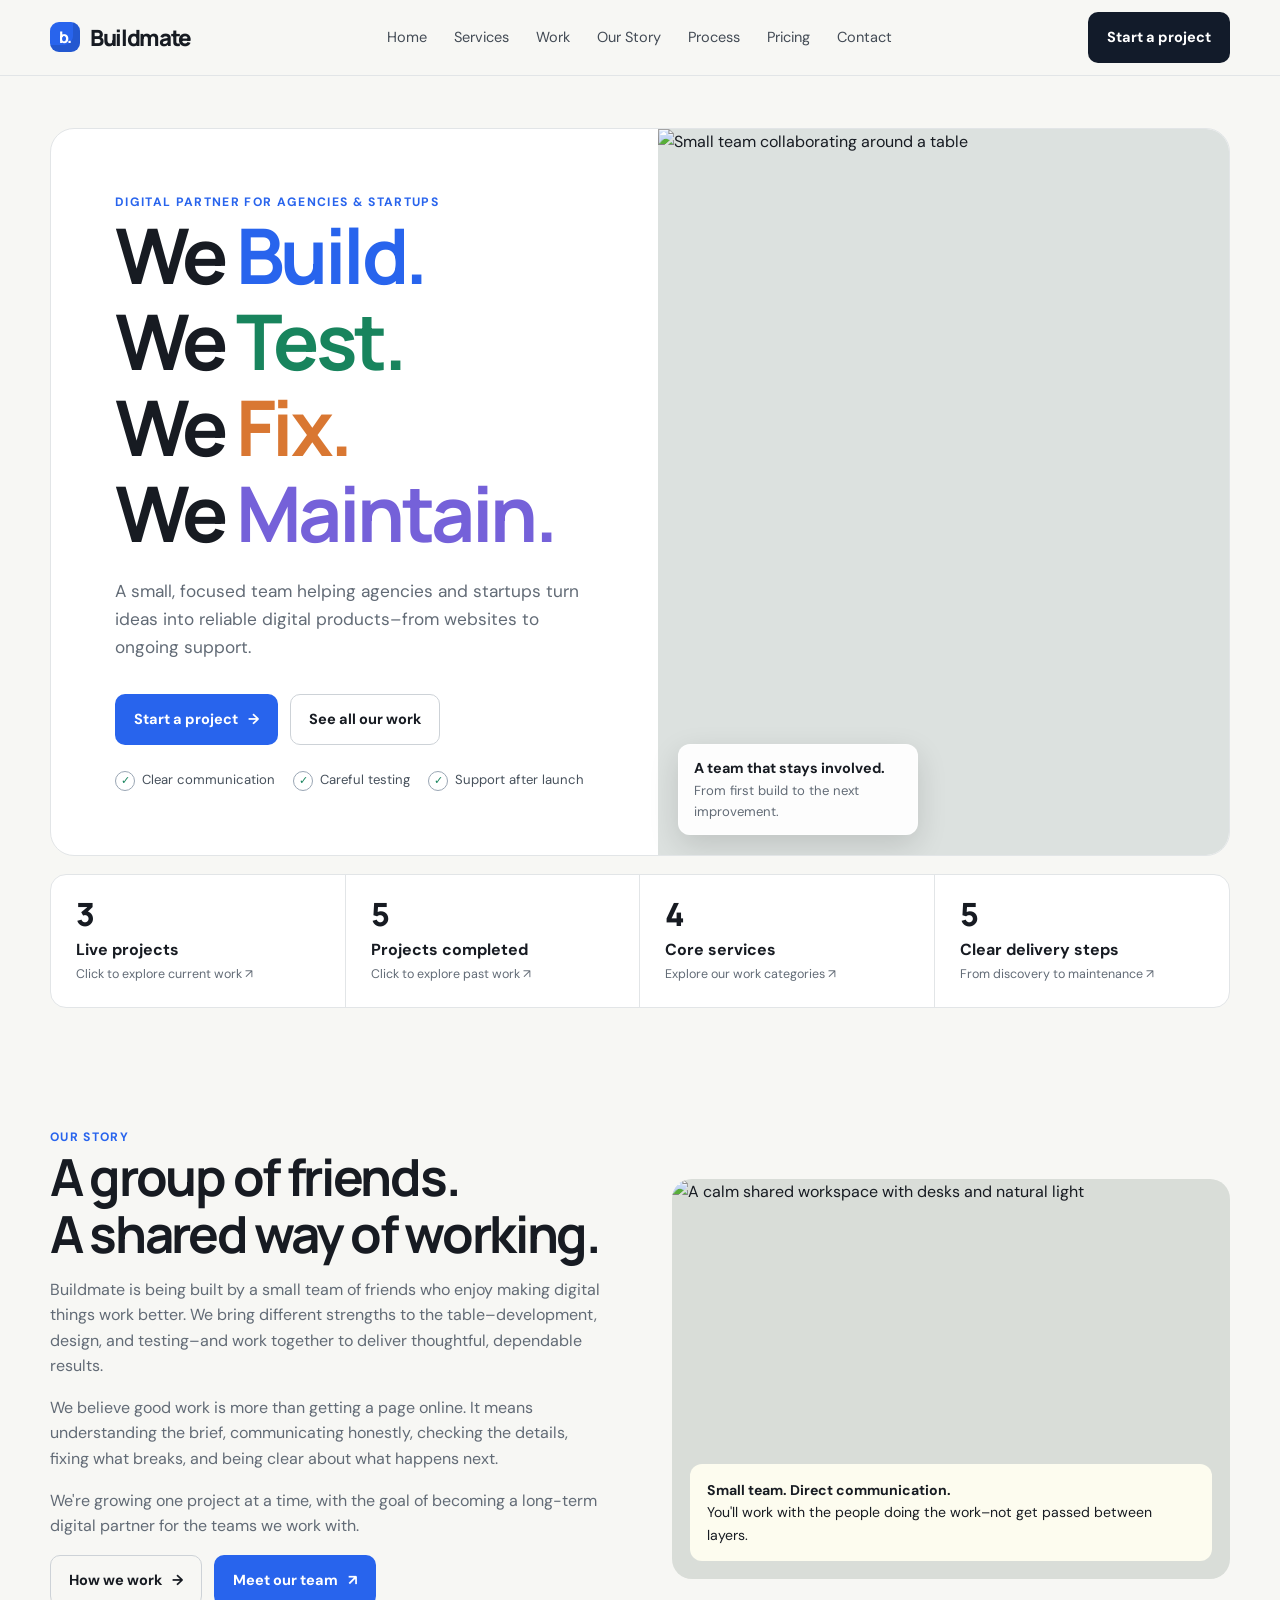
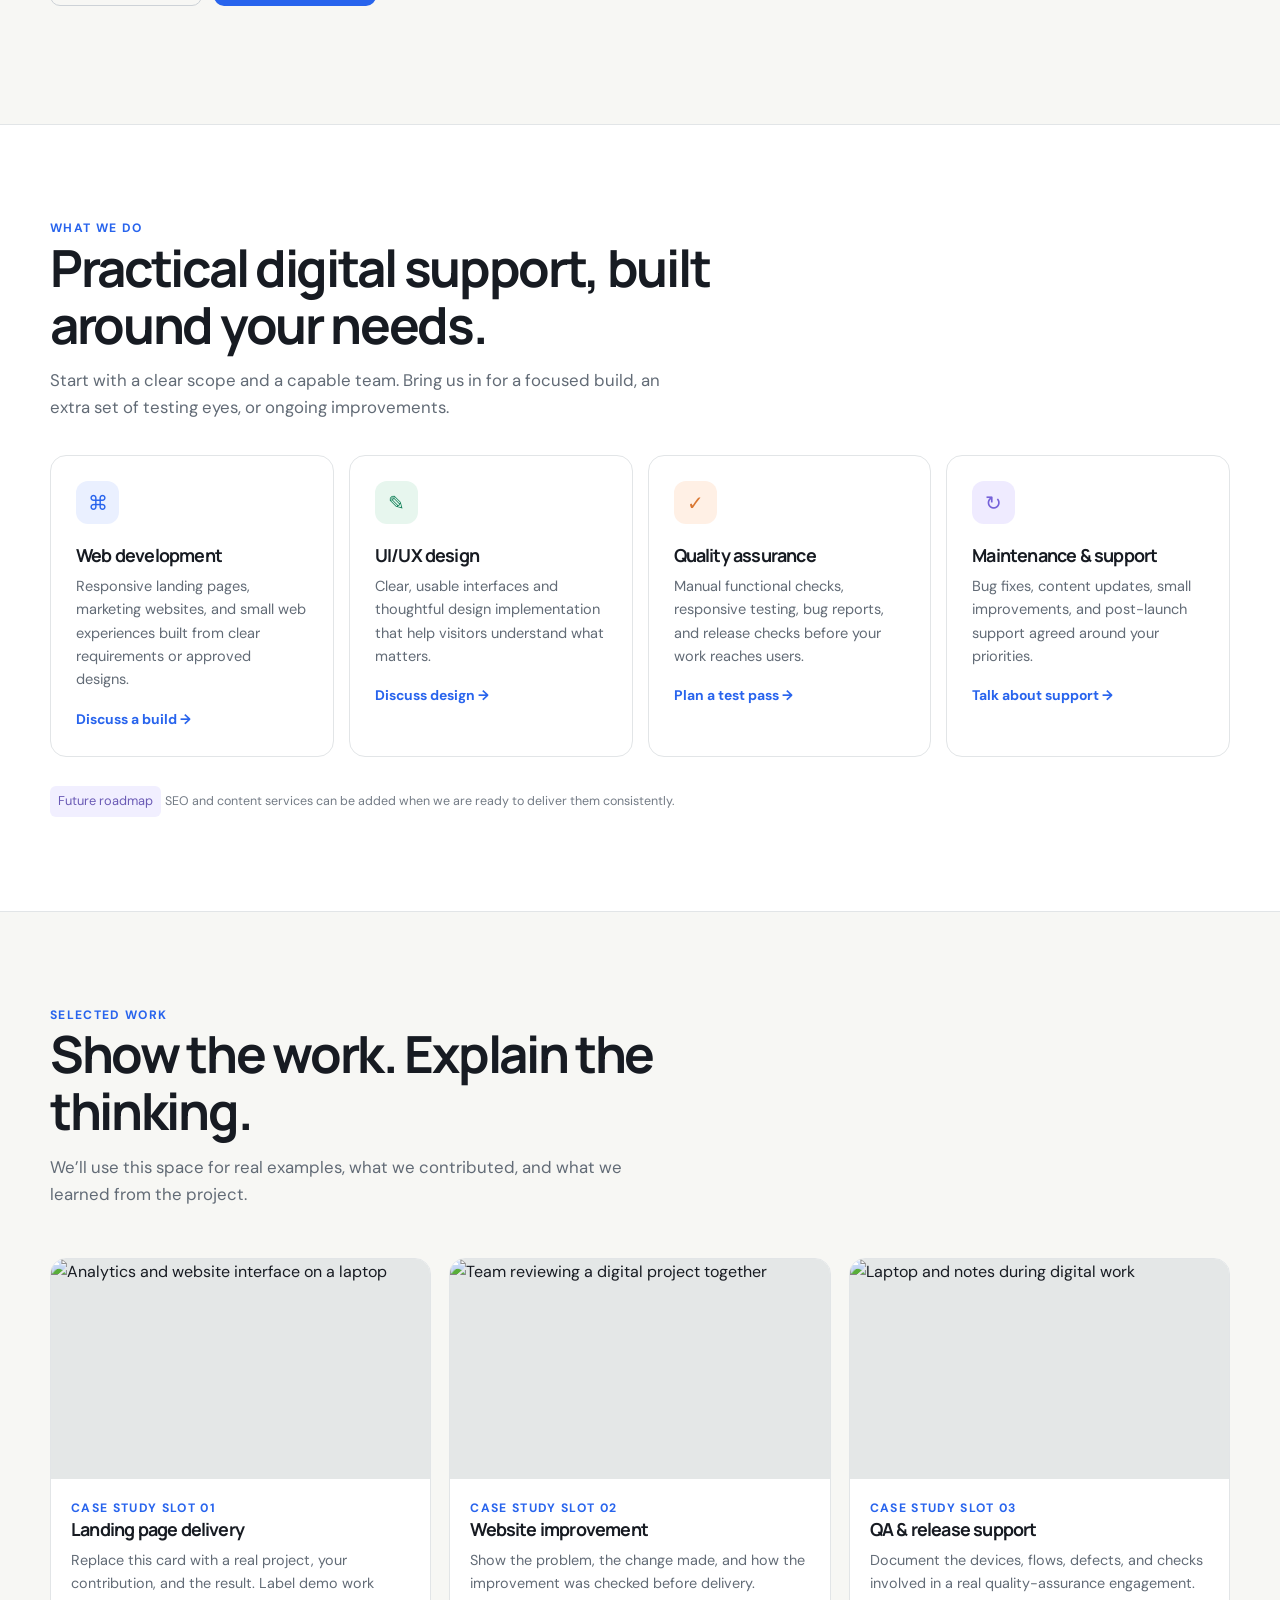
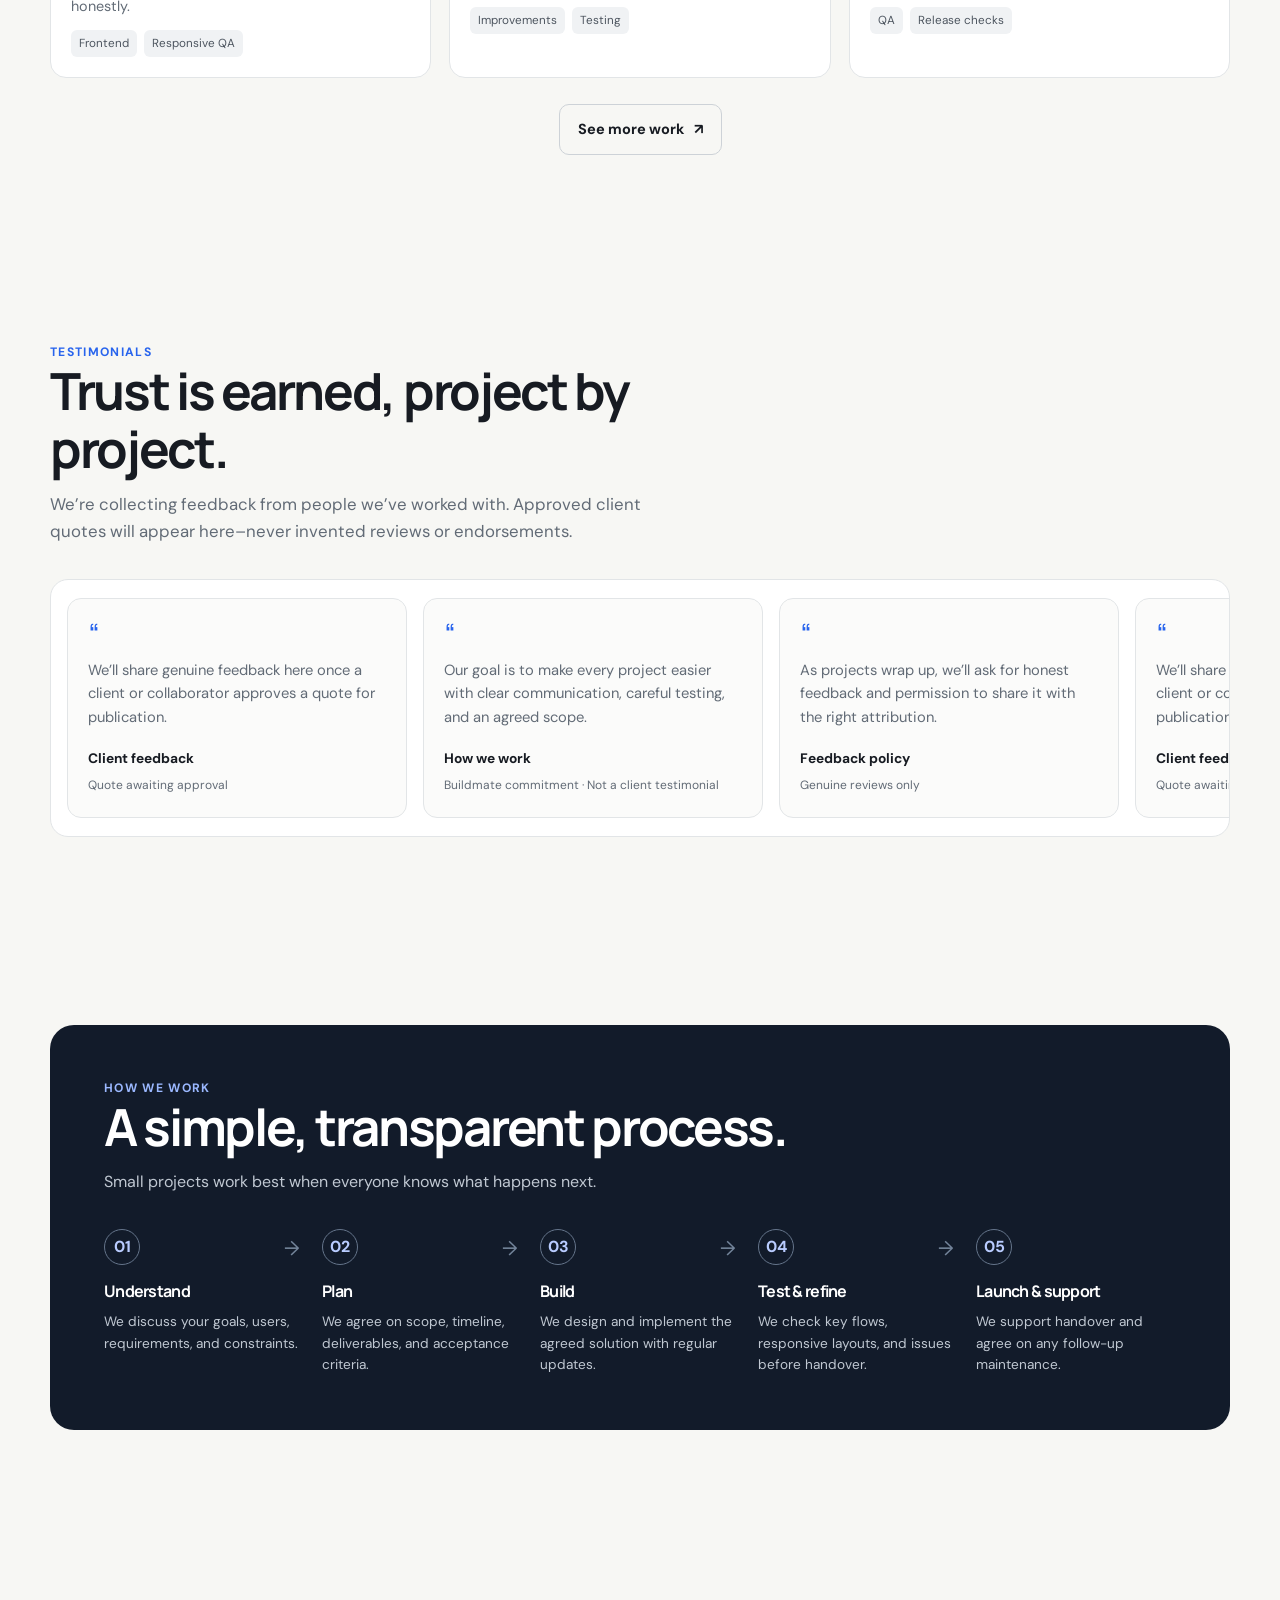
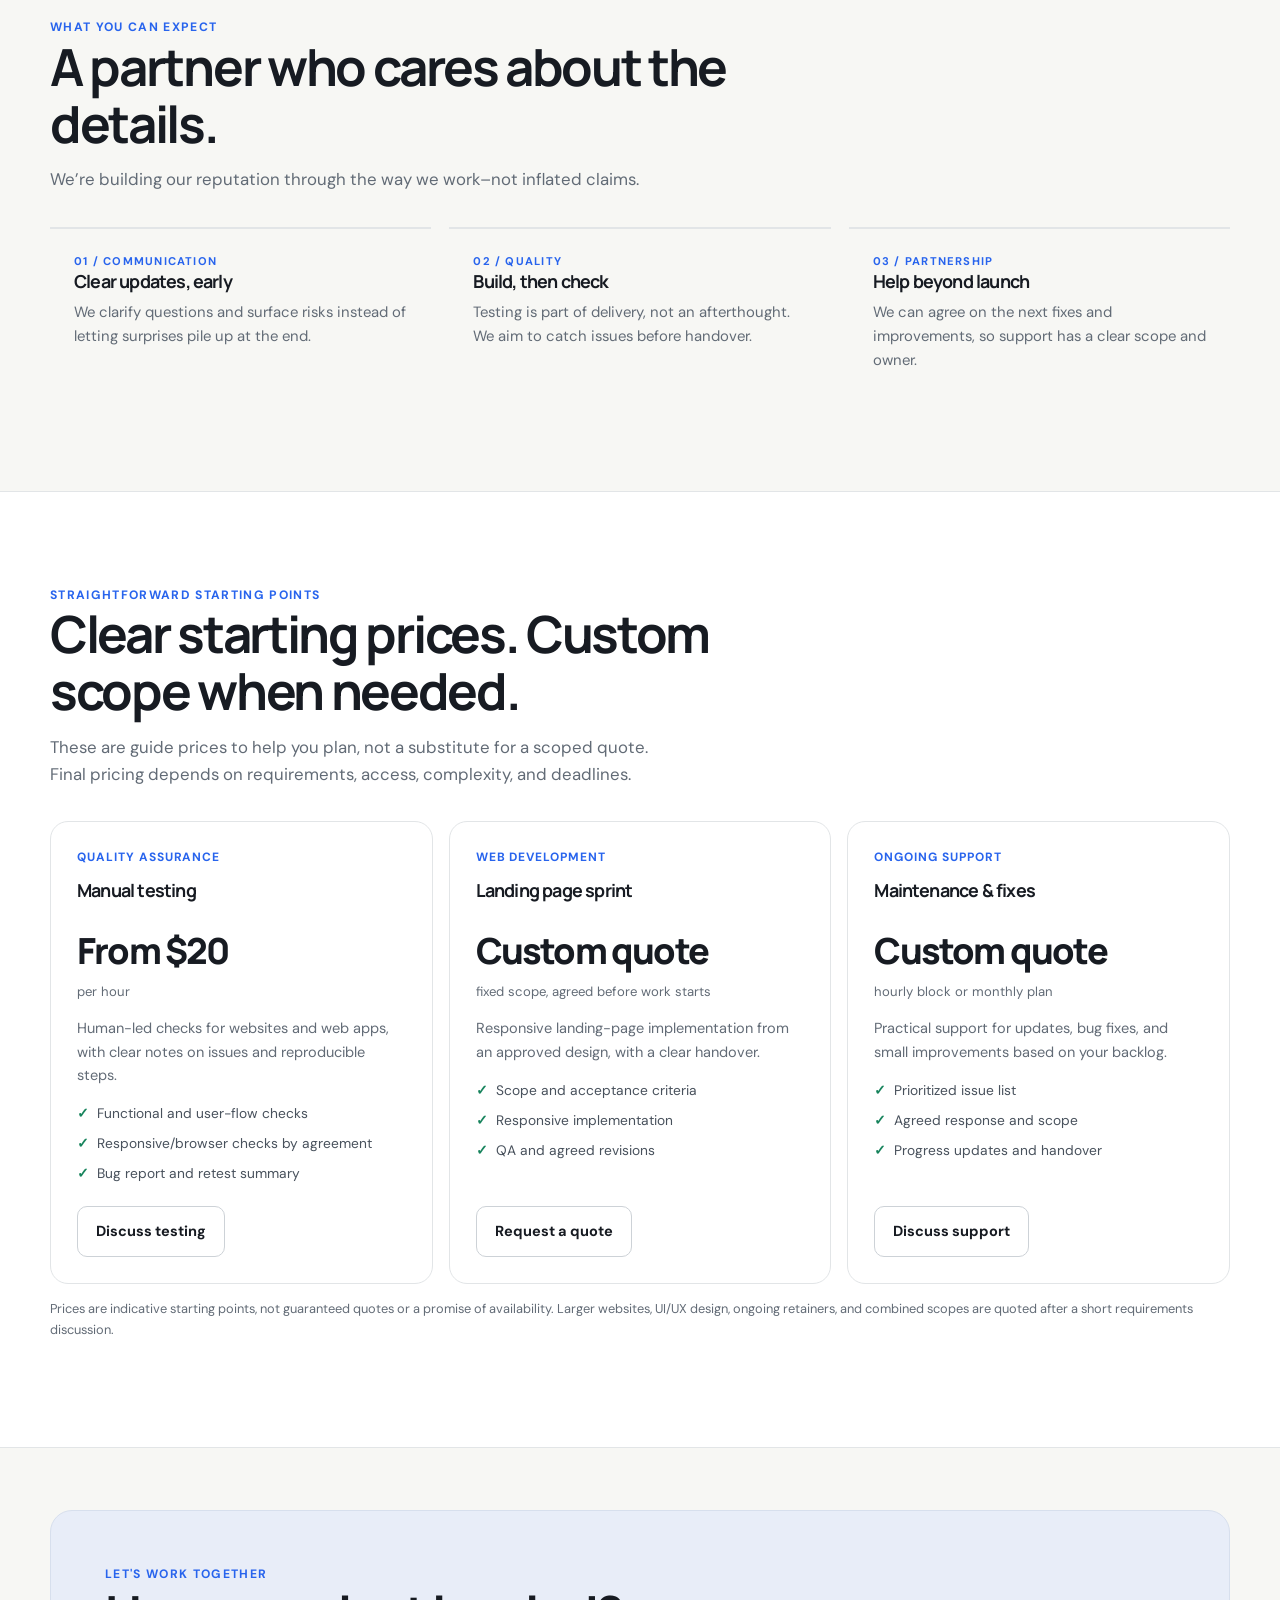
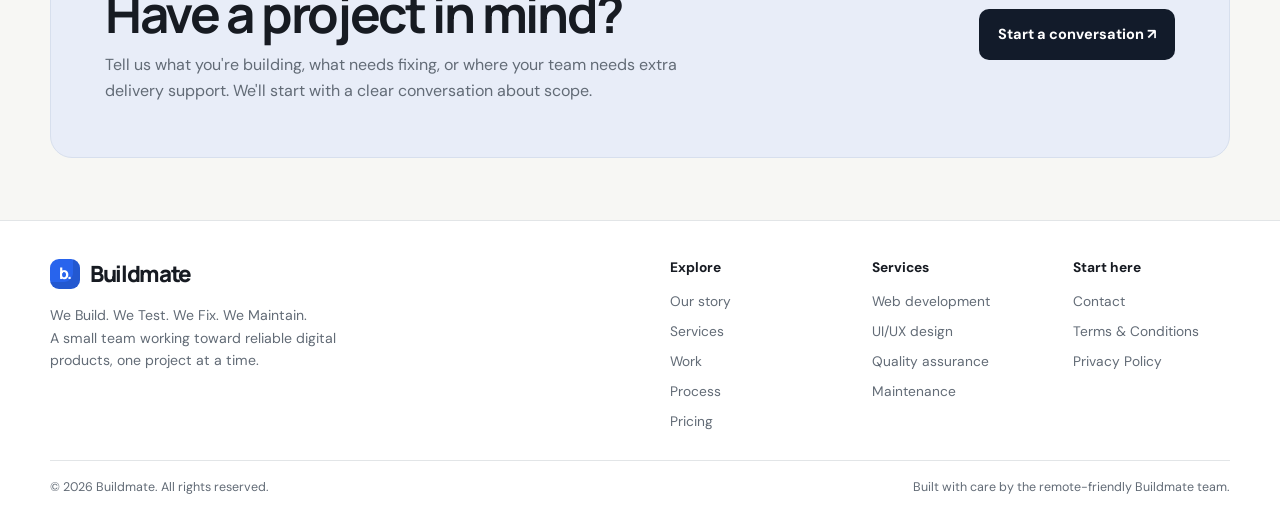
==== index.html @ afaed821 "Add team CTA, new-tab work and Gmail links, and legal footer links" ====
<!doctype html>
<html lang="en">
<head>
  <meta charset="utf-8">
  <meta name="viewport" content="width=device-width, initial-scale=1">
  <meta name="theme-color" content="#f7f7f4">
  <meta name="description" content="Buildmate is a focused digital delivery team helping agencies and startups build, test, fix, and maintain reliable websites and digital products.">
  <title>Buildmate – We Build. We Test. We Fix. We Maintain.</title>
  <link rel="icon" type="image/svg+xml" href="assets/favicon.svg">
  <link rel="preconnect" href="https://fonts.googleapis.com">
  <link rel="preconnect" href="https://fonts.gstatic.com" crossorigin>
  <link href="https://fonts.googleapis.com/css2?family=DM+Sans:wght@400;500;600;700&family=Manrope:wght@400;500;600;700;800&display=swap" rel="stylesheet">
  <link rel="stylesheet" href="assets/css/styles.css">
</head>
<body>
  <header class="topbar">
    <div class="wrap nav">
      <a class="brand" href="#home" aria-label="Buildmate home"><span class="brand-mark">b.</span>Buildmate</a>
      <nav class="nav-links" id="nav-links" aria-label="Main navigation">
        <a href="#home">Home</a><a href="#services">Services</a><a href="#work">Work</a><a href="#story">Our Story</a><a href="#process">Process</a><a href="#pricing">Pricing</a><a href="#contact">Contact</a>
      </nav>
      <a class="btn btn-dark" href="#contact">Start a project</a>
      <button class="menu-toggle" id="menu-toggle" aria-label="Open navigation" aria-expanded="false" aria-controls="nav-links">☰</button>
    </div>
  </header>

  <main>
    <section class="hero" id="home">
      <div class="wrap">
        <div class="hero-grid">
          <div class="hero-copy">
            <div class="eyebrow">Digital partner for agencies & startups</div>
            <h1>We <span class="blue">Build.</span><br>We <span class="green">Test.</span><br>We <span class="orange">Fix.</span><br>We <span class="lilac">Maintain.</span></h1>
            <p>A small, focused team helping agencies and startups turn ideas into reliable digital products–from websites to ongoing support.</p>
            <div class="actions"><a class="btn btn-blue" href="#contact">Start a project <span aria-hidden="true">→</span></a><a class="btn btn-outline" href="work.html">See all our work</a></div>
            <div class="micro-proof"><span>Clear communication</span><span>Careful testing</span><span>Support after launch</span></div>
          </div>
          <div class="hero-photo">
            <img src="https://images.unsplash.com/photo-1521737711867-e3b97375f902?auto=format&fit=crop&w=1200&q=85" alt="Small team collaborating around a table" fetchpriority="high">
            <div class="photo-note"><strong>A team that stays involved.</strong><span>From first build to the next improvement.</span></div>
          </div>
        </div>

        <div class="metrics" aria-label="Buildmate project snapshot">
          <div class="metric"><a class="metric-link" href="work.html#live-projects" aria-label="See current live projects"><div class="metric-number">3</div><div class="metric-label">Live projects</div><small>Click to explore current work ↗</small></a></div>
          <div class="metric"><a class="metric-link" href="work.html#completed-projects" aria-label="See completed projects"><div class="metric-number">5</div><div class="metric-label">Projects completed</div><small>Click to explore past work ↗</small></a></div>
          <div class="metric"><a class="metric-link" href="#services" aria-label="Explore our service categories"><div class="metric-number">4</div><div class="metric-label">Core services</div><small>Explore our work categories ↗</small></a></div>
          <div class="metric"><a class="metric-link" href="#process" aria-label="Learn about our delivery process"><div class="metric-number">5</div><div class="metric-label">Clear delivery steps</div><small>From discovery to maintenance ↗</small></a></div>
        </div>
      </div>
    </section>

    <section class="section" id="story">
      <div class="wrap story-grid">
        <div class="story-copy reveal">
          <div class="eyebrow">Our story</div>
          <h2>A group of friends.<br>A shared way of working.</h2>
          <p>Buildmate is being built by a small team of friends who enjoy making digital things work better. We bring different strengths to the table–development, design, and testing–and work together to deliver thoughtful, dependable results.</p>
          <p>We believe good work is more than getting a page online. It means understanding the brief, communicating honestly, checking the details, fixing what breaks, and being clear about what happens next.</p>
          <p>We're growing one project at a time, with the goal of becoming a long-term digital partner for the teams we work with.</p>
          <div class="actions"><a class="btn btn-outline" href="#process">How we work <span aria-hidden="true">→</span></a><a class="btn btn-blue" href="team.html" target="_blank" rel="noopener">Meet our team <span aria-hidden="true">↗</span></a></div>
        </div>
        <div class="story-photo reveal">
          <img src="https://images.unsplash.com/photo-1497366754035-f200968a6e72?auto=format&fit=crop&w=1100&q=85" alt="A calm shared workspace with desks and natural light" loading="lazy">
          <div class="story-note"><strong>Small team. Direct communication.</strong>You'll work with the people doing the work–not get passed between layers.</div>
        </div>
      </div>
    </section>

    <section class="section services" id="services">
      <div class="wrap">
        <div class="section-head reveal"><div class="eyebrow">What we do</div><h2>Practical digital support, built around your needs.</h2><p>Start with a clear scope and a capable team. Bring us in for a focused build, an extra set of testing eyes, or ongoing improvements.</p></div>
        <div class="cards">
          <article class="service-card reveal"><div class="service-icon" aria-hidden="true">⌘</div><h3>Web development</h3><p>Responsive landing pages, marketing websites, and small web experiences built from clear requirements or approved designs.</p><a class="text-link" href="#contact">Discuss a build →</a></article>
          <article class="service-card reveal"><div class="service-icon" aria-hidden="true">✎</div><h3>UI/UX design</h3><p>Clear, usable interfaces and thoughtful design implementation that help visitors understand what matters.</p><a class="text-link" href="#contact">Discuss design →</a></article>
          <article class="service-card reveal"><div class="service-icon" aria-hidden="true">✓</div><h3>Quality assurance</h3><p>Manual functional checks, responsive testing, bug reports, and release checks before your work reaches users.</p><a class="text-link" href="#contact">Plan a test pass →</a></article>
          <article class="service-card reveal"><div class="service-icon" aria-hidden="true">↻</div><h3>Maintenance & support</h3><p>Bug fixes, content updates, small improvements, and post-launch support agreed around your priorities.</p><a class="text-link" href="#contact">Talk about support →</a></article>
        </div>
        <div style="margin-top:22px" class="reveal"><span class="roadmap">Future roadmap</span> <span class="note">SEO and content services can be added when we are ready to deliver them consistently.</span></div>
      </div>
    </section>

    <section class="section" id="work">
      <div class="wrap">
        <div class="work-head section-head reveal"><div><div class="eyebrow">Selected work</div><h2>Show the work. Explain the thinking.</h2><p>We’ll use this space for real examples, what we contributed, and what we learned from the project.</p></div></div>
        <div class="work-grid">
          <article class="work-card reveal"><div class="work-image"><img src="https://images.unsplash.com/photo-1460925895917-afdab827c52f?auto=format&fit=crop&w=900&q=80" alt="Analytics and website interface on a laptop" loading="lazy"></div><div class="work-content"><div class="eyebrow">Case study slot 01</div><h3>Landing page delivery</h3><p>Replace this card with a real project, your contribution, and the result. Label demo work honestly.</p><div class="tag-row"><span class="tag">Frontend</span><span class="tag">Responsive QA</span></div></div></article>
          <article class="work-card reveal"><div class="work-image"><img src="https://images.unsplash.com/photo-1551434678-e076c223a692?auto=format&fit=crop&w=900&q=80" alt="Team reviewing a digital project together" loading="lazy"></div><div class="work-content"><div class="eyebrow">Case study slot 02</div><h3>Website improvement</h3><p>Show the problem, the change made, and how the improvement was checked before delivery.</p><div class="tag-row"><span class="tag">Improvements</span><span class="tag">Testing</span></div></div></article>
          <article class="work-card reveal"><div class="work-image"><img src="https://images.unsplash.com/photo-1516321318423-f06f85e504b3?auto=format&fit=crop&w=900&q=80" alt="Laptop and notes during digital work" loading="lazy"></div><div class="work-content"><div class="eyebrow">Case study slot 03</div><h3>QA & release support</h3><p>Document the devices, flows, defects, and checks involved in a real quality-assurance engagement.</p><div class="tag-row"><span class="tag">QA</span><span class="tag">Release checks</span></div></div></article>
        </div>
        <div style="display:flex;justify-content:center;margin-top:26px"><a class="btn btn-outline" href="work.html" target="_blank" rel="noopener">See more work <span aria-hidden="true">↗</span></a></div>
      </div>
    </section>

    <section class="section" id="testimonials">
      <div class="wrap">
        <div class="section-head reveal"><div class="eyebrow">Testimonials</div><h2>Trust is earned, project by project.</h2><p>We’re collecting feedback from people we’ve worked with. Approved client quotes will appear here–never invented reviews or endorsements.</p></div>
        <div class="testimonial-window" aria-label="Testimonials carousel, moving right to left; hover or focus to pause">
          <div class="testimonial-track">
            <article class="testimonial-card"><div><div class="quote-mark">“</div><p>We’ll share genuine feedback here once a client or collaborator approves a quote for publication.</p></div><div><strong>Client feedback</strong><br><small>Quote awaiting approval</small></div></article>
            <article class="testimonial-card"><div><div class="quote-mark">“</div><p>Our goal is to make every project easier with clear communication, careful testing, and an agreed scope.</p></div><div><strong>How we work</strong><br><small>Buildmate commitment · Not a client testimonial</small></div></article>
            <article class="testimonial-card"><div><div class="quote-mark">“</div><p>As projects wrap up, we’ll ask for honest feedback and permission to share it with the right attribution.</p></div><div><strong>Feedback policy</strong><br><small>Genuine reviews only</small></div></article>
            <article class="testimonial-card"><div><div class="quote-mark">“</div><p>We’ll share genuine feedback here once a client or collaborator approves a quote for publication.</p></div><div><strong>Client feedback</strong><br><small>Quote awaiting approval</small></div></article>
            <article class="testimonial-card"><div><div class="quote-mark">“</div><p>Our goal is to make every project easier with clear communication, careful testing, and an agreed scope.</p></div><div><strong>How we work</strong><br><small>Buildmate commitment · Not a client testimonial</small></div></article>
            <article class="testimonial-card"><div><div class="quote-mark">“</div><p>As projects wrap up, we’ll ask for honest feedback and permission to share it with the right attribution.</p></div><div><strong>Feedback policy</strong><br><small>Genuine reviews only</small></div></article>
          </div>
        </div>
      </div>
    </section>

    <section class="section" id="process">
      <div class="wrap">
        <div class="process reveal">
          <div class="eyebrow">How we work</div><h2>A simple, transparent process.</h2><p>Small projects work best when everyone knows what happens next.</p>
          <div class="steps">
            <div class="step"><div class="step-num">01</div><h3>Understand</h3><p>We discuss your goals, users, requirements, and constraints.</p></div>
            <div class="step"><div class="step-num">02</div><h3>Plan</h3><p>We agree on scope, timeline, deliverables, and acceptance criteria.</p></div>
            <div class="step"><div class="step-num">03</div><h3>Build</h3><p>We design and implement the agreed solution with regular updates.</p></div>
            <div class="step"><div class="step-num">04</div><h3>Test & refine</h3><p>We check key flows, responsive layouts, and issues before handover.</p></div>
            <div class="step"><div class="step-num">05</div><h3>Launch & support</h3><p>We support handover and agree on any follow-up maintenance.</p></div>
          </div>
        </div>
      </div>
    </section>

    <section class="section">
      <div class="wrap">
        <div class="section-head reveal"><div class="eyebrow">What you can expect</div><h2>A partner who cares about the details.</h2><p>We’re building our reputation through the way we work–not inflated claims.</p></div>
        <div class="principles">
          <div class="principle reveal"><div class="eyebrow">01 / Communication</div><h3>Clear updates, early</h3><p>We clarify questions and surface risks instead of letting surprises pile up at the end.</p></div>
          <div class="principle reveal"><div class="eyebrow">02 / Quality</div><h3>Build, then check</h3><p>Testing is part of delivery, not an afterthought. We aim to catch issues before handover.</p></div>
          <div class="principle reveal"><div class="eyebrow">03 / Partnership</div><h3>Help beyond launch</h3><p>We can agree on the next fixes and improvements, so support has a clear scope and owner.</p></div>
        </div>
      </div>
    </section>

    <section class="section services" id="pricing">
      <div class="wrap">
        <div class="section-head reveal"><div class="eyebrow">Straightforward starting points</div><h2>Clear starting prices. Custom scope when needed.</h2><p>These are guide prices to help you plan, not a substitute for a scoped quote. Final pricing depends on requirements, access, complexity, and deadlines.</p></div>
        <div class="pricing-grid">
          <article class="price-card reveal"><div class="price-label">Quality assurance</div><h3 style="margin-top:12px">Manual testing</h3><div class="price-amount">From $20</div><div class="price-unit">per hour</div><p>Human-led checks for websites and web apps, with clear notes on issues and reproducible steps.</p><ul class="price-list"><li>Functional and user-flow checks</li><li>Responsive/browser checks by agreement</li><li>Bug report and retest summary</li></ul><a class="btn btn-outline" href="#contact">Discuss testing</a></article>
          <article class="price-card featured reveal"><div class="price-label">Web development</div><h3 style="margin-top:12px">Landing page sprint</h3><div class="price-amount">Custom quote</div><div class="price-unit">fixed scope, agreed before work starts</div><p>Responsive landing-page implementation from an approved design, with a clear handover.</p><ul class="price-list"><li>Scope and acceptance criteria</li><li>Responsive implementation</li><li>QA and agreed revisions</li></ul><a class="btn btn-blue" href="#contact">Request a quote</a></article>
          <article class="price-card reveal"><div class="price-label">Ongoing support</div><h3 style="margin-top:12px">Maintenance & fixes</h3><div class="price-amount">Custom quote</div><div class="price-unit">hourly block or monthly plan</div><p>Practical support for updates, bug fixes, and small improvements based on your backlog.</p><ul class="price-list"><li>Prioritized issue list</li><li>Agreed response and scope</li><li>Progress updates and handover</li></ul><a class="btn btn-outline" href="#contact">Discuss support</a></article>
        </div>
        <p class="pricing-footnote">Prices are indicative starting points, not guaranteed quotes or a promise of availability. Larger websites, UI/UX design, ongoing retainers, and combined scopes are quoted after a short requirements discussion.</p>
      </div>
    </section>

    <section class="cta" id="contact">
      <div class="wrap"><div class="cta-panel reveal"><div><div class="eyebrow">Let's work together</div><h2>Have a project in mind?</h2><p>Tell us what you're building, what needs fixing, or where your team needs extra delivery support. We'll start with a clear conversation about scope.</p></div><a class="btn btn-dark" href="https://mail.google.com/mail/?view=cm&fs=1&to=drishaychauhan3357@gmail.com&su=Buildmate%20project%20enquiry" target="_blank" rel="noopener">Start a conversation ↗</a></div></div>
    </section>
  </main>

  <footer class="footer">
    <div class="wrap">
      <div class="footer-top">
        <div class="footer-about"><a class="brand" href="#home"><span class="brand-mark">b.</span>Buildmate</a><p>We Build. We Test. We Fix. We Maintain.<br>A small team working toward reliable digital products, one project at a time.</p></div>
        <div class="footer-links"><div><strong>Explore</strong><a href="#story">Our story</a><a href="#services">Services</a><a href="#work">Work</a><a href="#process">Process</a><a href="#pricing">Pricing</a></div><div><strong>Services</strong><a href="#services">Web development</a><a href="#services">UI/UX design</a><a href="#services">Quality assurance</a><a href="#services">Maintenance</a></div><div><strong>Start here</strong><a href="#contact">Contact</a><a href="legal.html" target="_blank" rel="noopener">Terms &amp; Conditions</a><a href="legal.html#privacy" target="_blank" rel="noopener">Privacy Policy</a></div></div>
      </div>
      <div class="footer-bottom"><span>© <span id="year"></span> Buildmate. All rights reserved.</span><span>Built with care by the remote-friendly Buildmate team.</span></div>
    </div>
  </footer>
  <script src="assets/js/main.js" defer></script>
</body>
</html>
---- assets/css/styles.css ----
:root{--ink:#171b22;--muted:#626b76;--paper:#f7f7f4;--white:#fff;--line:#e2e5e7;--blue:#2864ed;--green:#18845d;--orange:#d97732;--lilac:#7561d9;--navy:#121b2a;--radius:18px;--max:1180px}
    *{box-sizing:border-box}html{scroll-behavior:smooth;scroll-padding-top:84px}body{margin:0;background:var(--paper);color:var(--ink);font-family:"DM Sans",sans-serif;line-height:1.6}a{color:inherit;text-decoration:none}img{display:block;max-width:100%}button,input,textarea{font:inherit}.wrap{width:min(var(--max),calc(100% - 44px));margin:auto}.eyebrow{font-size:.76rem;letter-spacing:.11em;text-transform:uppercase;font-weight:700;color:var(--blue)}h1,h2,h3,p{margin-top:0}h1,h2,h3{font-family:Manrope,sans-serif;letter-spacing:-.045em;line-height:1.12}h1{font-size:clamp(2.8rem,6vw,5.5rem);max-width:690px;margin-bottom:22px}h2{font-size:clamp(2rem,4vw,3.2rem);margin-bottom:14px}h3{font-size:1.12rem;margin-bottom:10px}p{color:var(--muted)}.section{padding:94px 0}.section-head{max-width:680px;margin-bottom:34px}.section-head p{font-size:1.05rem;max-width:620px}.topbar{height:76px;display:flex;align-items:center;background:rgba(247,247,244,.95);border-bottom:1px solid var(--line);position:sticky;top:0;z-index:20;backdrop-filter:blur(14px)}.nav{display:flex;align-items:center;justify-content:space-between;gap:24px}.brand{display:inline-flex;align-items:center;gap:10px;font-family:Manrope,sans-serif;font-size:1.4rem;font-weight:800;letter-spacing:-.06em}.brand-mark{width:30px;height:30px;display:grid;place-items:center;background:var(--blue);color:white;border-radius:9px;font-weight:800;font-size:1rem;box-shadow:inset -7px -7px 0 rgba(0,0,0,.12)}.nav-links{display:flex;align-items:center;gap:27px;font-size:.91rem;color:#434b55}.nav-links a:hover{color:var(--blue)}.btn{display:inline-flex;align-items:center;justify-content:center;gap:10px;padding:13px 18px;border-radius:10px;font-weight:700;font-size:.91rem;border:1px solid transparent;transition:transform .18s,background .18s}.btn:hover{transform:translateY(-2px)}.btn-dark{background:var(--navy);color:white}.btn-blue{background:var(--blue);color:white}.btn-outline{border-color:#cdd2d7;background:transparent}.menu-toggle{display:none;background:none;border:0;font-size:1.5rem;padding:8px}.hero{padding:52px 0 26px}.hero-grid{display:grid;grid-template-columns:1.03fr .97fr;min-height:515px;background:#fff;border:1px solid var(--line);border-radius:24px;overflow:hidden}.hero-copy{padding:clamp(30px,5vw,68px);display:flex;flex-direction:column;align-items:flex-start;justify-content:center}.hero h1 .blue{color:var(--blue)}.hero h1 .green{color:var(--green)}.hero h1 .orange{color:var(--orange)}.hero h1 .lilac{color:var(--lilac)}.hero-copy>p{font-size:1.08rem;max-width:500px}.actions{display:flex;flex-wrap:wrap;gap:12px;margin:15px 0 24px}.micro-proof{display:flex;gap:18px;flex-wrap:wrap;font-size:.82rem;color:#46505b}.micro-proof span:before{content:"✓";display:inline-grid;place-items:center;border:1px solid #9aa6b4;color:var(--green);width:18px;height:18px;border-radius:50%;font-size:.68rem;margin-right:7px}.hero-photo{position:relative;min-height:420px;background:#dce1df}.hero-photo img{width:100%;height:100%;object-fit:cover;position:absolute;inset:0}.photo-note{position:absolute;bottom:20px;left:20px;background:rgba(255,255,255,.92);border:1px solid rgba(255,255,255,.6);border-radius:12px;padding:12px 15px;max-width:240px;font-size:.82rem;box-shadow:0 10px 30px #0002}.photo-note strong{display:block;color:var(--ink);font-size:.9rem}.photo-note span{color:var(--muted)}.metrics{display:grid;grid-template-columns:repeat(4,1fr);background:white;border:1px solid var(--line);border-radius:16px;margin-top:18px}.metric{padding:22px 25px;border-right:1px solid var(--line)}.metric:last-child{border:0}.metric-number{font-family:Manrope,sans-serif;font-size:2rem;line-height:1.1;font-weight:800;letter-spacing:-.05em}.metric-label{font-weight:700;margin:5px 0 3px}.metric small{display:block;color:var(--muted);font-size:.78rem}.metric-number.pending{font-size:1.35rem;color:var(--blue);padding-top:7px}.metric-link{display:block;padding:0;background:none;border:0;text-align:left;width:100%;cursor:pointer;border-radius:12px;color:inherit}.metric-link:hover .metric-number{text-decoration:underline;text-decoration-color:var(--blue);text-underline-offset:5px}.metric-link:focus-visible{outline:3px solid var(--blue);outline-offset:5px}.story-grid{display:grid;grid-template-columns:1fr 1fr;gap:64px;align-items:center}.story-copy p{max-width:560px}.story-photo{border-radius:20px;overflow:hidden;min-height:400px;position:relative;background:#d9ddd8}.story-photo img{position:absolute;width:100%;height:100%;object-fit:cover}.story-note{position:absolute;bottom:18px;left:18px;right:18px;background:#fffef0eF;padding:15px 17px;border-radius:12px;font-size:.88rem}.story-note strong{display:block}.services{background:#fff;border-top:1px solid var(--line);border-bottom:1px solid var(--line)}.cards{display:grid;grid-template-columns:repeat(4,1fr);gap:15px}.service-card{padding:25px;border:1px solid var(--line);border-radius:16px;background:#fff;transition:transform .2s,box-shadow .2s}.service-card:hover{transform:translateY(-4px);box-shadow:0 14px 35px #18202c0b}.service-icon{width:43px;height:43px;display:grid;place-items:center;border-radius:12px;background:#eaf0ff;color:var(--blue);font-size:1.25rem;margin-bottom:21px}.service-card:nth-child(2) .service-icon{background:#e7f6ee;color:var(--green)}.service-card:nth-child(3) .service-icon{background:#fff0e5;color:var(--orange)}.service-card:nth-child(4) .service-icon{background:#efebff;color:var(--lilac)}.service-card p{font-size:.91rem;min-height:75px;margin-bottom:14px}.text-link{font-size:.87rem;color:var(--blue);font-weight:700}.roadmap{font-size:.8rem;color:#6a5ab5;background:#f1efff;padding:5px 8px;border-radius:6px;display:inline-block;margin-top:7px}.work-head{display:flex;align-items:end;justify-content:space-between;gap:24px}.work-grid{display:grid;grid-template-columns:repeat(3,1fr);gap:18px}.work-card{border:1px solid var(--line);border-radius:16px;overflow:hidden;background:#fff}.work-image{height:220px;background:#e4e7e7;overflow:hidden}.work-image img{width:100%;height:100%;object-fit:cover;transition:transform .3s}.work-card:hover .work-image img{transform:scale(1.035)}.work-content{padding:20px}.work-content p{font-size:.9rem;margin-bottom:12px}.tag-row{display:flex;gap:7px;flex-wrap:wrap}.tag{font-size:.73rem;padding:4px 8px;background:#f0f2f4;border-radius:6px;color:#4e5660}.work-disclaimer{font-size:.82rem;padding:14px 16px;border-left:3px solid var(--orange);background:#fff7ee;color:#72543b;margin-top:20px}.process{background:var(--navy);color:white;border-radius:24px;padding:clamp(28px,5vw,54px)}.process p{color:#c0c8d2}.process .eyebrow{color:#9bb8ff}.steps{display:grid;grid-template-columns:repeat(5,1fr);gap:18px;margin-top:34px}.step{position:relative}.step-num{width:36px;height:36px;border:1px solid #65758b;color:#b9ccff;border-radius:50%;display:grid;place-items:center;font-weight:700;margin-bottom:18px}.step h3{font-size:1rem;color:white}.step p{font-size:.85rem;margin:0}.step:not(:last-child):after{content:"→";position:absolute;top:3px;right:4px;color:#73849a;font-size:1.25rem}.principles{display:grid;grid-template-columns:repeat(3,1fr);gap:18px}.principle{padding:24px;border-top:2px solid var(--line)}.principle .eyebrow{font-size:.7rem}.principle p{margin-bottom:0;font-size:.93rem}.cta{padding:62px 0}.cta-panel{background:#e8edf8;border:1px solid #d7dfed;border-radius:22px;padding:clamp(28px,5vw,54px);display:flex;align-items:center;justify-content:space-between;gap:25px}.cta-panel h2{max-width:620px;margin-bottom:10px}.cta-panel p{max-width:600px;margin:0}.footer{border-top:1px solid var(--line);padding:35px 0 25px;background:#fff}.footer-top{display:flex;align-items:flex-start;justify-content:space-between;gap:35px}.footer-about{max-width:330px}.footer-about p{font-size:.88rem;margin-top:12px}.footer-links{display:grid;grid-template-columns:repeat(3,minmax(0,1fr));column-gap:clamp(22px,3.5vw,48px);min-width:min(560px,60%)}.footer-links div{display:grid;grid-template-rows:repeat(auto-fit,max-content);align-content:start;align-items:start;gap:8px;font-size:.86rem;color:var(--muted)}.footer-links strong{color:var(--ink);margin-bottom:4px}.footer-bottom{border-top:1px solid var(--line);padding-top:17px;margin-top:28px;display:flex;justify-content:space-between;gap:20px;color:var(--muted);font-size:.78rem}.note{font-size:.78rem;color:#737b85}.pricing-grid{display:grid;grid-template-columns:repeat(3,1fr);gap:16px}.price-card{border:1px solid var(--line);border-radius:18px;background:#fff;padding:26px;display:flex;flex-direction:column;align-items:flex-start;min-height:310px}.price-card.featured{border:1px solid var(--line);box-shadow:none}.price-card:hover,.price-card:focus-within{border-color:var(--blue);box-shadow:0 12px 30px #2864ed12;transform:translateY(-4px)}.price-card{transition:border-color .2s,box-shadow .2s,transform .2s}.price-label{font-size:.75rem;font-weight:700;letter-spacing:.08em;text-transform:uppercase;color:var(--blue)}.price-amount{font-family:Manrope,sans-serif;font-size:2.25rem;letter-spacing:-.05em;font-weight:800;margin:12px 0 2px}.price-unit{font-size:.82rem;color:var(--muted)}.price-card p{font-size:.91rem;margin:15px 0}.price-list{list-style:none;padding:0;margin:0 0 22px;display:grid;gap:8px;font-size:.86rem;color:#48515c}.price-list li:before{content:"✓";color:var(--green);font-weight:800;margin-right:8px}.price-card .btn{margin-top:auto}
.price-card .btn{border:1px solid #cdd2d7;background:#fff;color:var(--ink);transition:color .18s,background .18s,border-color .18s,transform .18s}
.price-card .btn:hover,.price-card .btn:focus-visible,.price-card .btn:active{background:var(--blue);border-color:var(--blue);color:#fff}
.pricing-footnote{font-size:.8rem;margin-top:15px}.testimonial-window{overflow:hidden;border:1px solid var(--line);border-radius:18px;background:#fff;padding:18px 0;position:relative;max-width:100%}.testimonial-track{display:flex;width:max-content;gap:16px;animation:testimonial-scroll 34s linear infinite;padding:0 16px}.testimonial-window:hover .testimonial-track,.testimonial-window:focus-within .testimonial-track{animation-play-state:paused}.testimonial-card{width:clamp(250px,29vw,340px);min-height:175px;flex:none;border:1px solid var(--line);border-radius:14px;padding:20px;background:#fbfbfa;display:flex;flex-direction:column;justify-content:space-between}.testimonial-card p{font-size:.92rem;margin:0 0 16px}.testimonial-card strong{font-size:.86rem}.testimonial-card small{color:var(--muted);font-size:.75rem}.testimonial-card .quote-mark{font-family:Manrope,sans-serif;font-size:2rem;line-height:1;color:var(--blue);margin-bottom:8px}@keyframes testimonial-scroll{from{transform:translateX(0)}to{transform:translateX(-50%)}}@media(prefers-reduced-motion:reduce){.testimonial-track{animation:none;flex-wrap:wrap;width:auto}.testimonial-card{width:min(100%,340px)}}.reveal{opacity:0;transform:translateY(12px);transition:opacity .55s ease,transform .55s ease}.reveal.visible{opacity:1;transform:none}
    @media(max-width:900px){.hero-grid{grid-template-columns:1fr 1fr}.hero-copy{padding:30px}.hero-photo{min-height:450px}.cards{grid-template-columns:repeat(2,1fr)}.pricing-grid{grid-template-columns:repeat(2,1fr)}.metric{padding:18px}.story-grid{gap:30px}.steps{grid-template-columns:repeat(3,1fr);row-gap:28px}.step:nth-child(3):after{display:none}.footer-links{gap:30px}}
    @media(max-width:680px){.wrap{width:min(100% - 28px,var(--max))}.topbar{height:66px}.nav-links{display:none;position:absolute;top:65px;left:0;right:0;background:var(--paper);border-bottom:1px solid var(--line);padding:18px 22px 24px;flex-direction:column;align-items:stretch;gap:16px}.nav-links.open{display:flex}.nav-links .btn{align-self:flex-start}.menu-toggle{display:block}.nav>.btn{display:none}.hero{padding-top:18px}.hero-grid{grid-template-columns:1fr}.hero-copy{padding:34px 25px}.hero-photo{min-height:290px;order:2}.hero h1{font-size:clamp(2.65rem,13vw,4.1rem)}.metrics{grid-template-columns:repeat(2,1fr)}.metric:nth-child(2){border-right:0}.metric:nth-child(-n+2){border-bottom:1px solid var(--line)}.metric:nth-child(3){border-right:1px solid var(--line)}.section{padding:68px 0}.story-grid{grid-template-columns:1fr;gap:28px}.story-photo{min-height:300px;order:-1}.cards,.work-grid,.pricing-grid{grid-template-columns:1fr}.service-card p{min-height:0}.work-image{height:230px}.work-head{align-items:flex-start;flex-direction:column}.steps{grid-template-columns:1fr;gap:22px}.step{display:grid;grid-template-columns:42px 1fr;column-gap:12px}.step-num{grid-row:span 2;margin:0}.step h3{margin-bottom:4px}.step p{grid-column:2}.step:not(:last-child):after{display:none}.principles{grid-template-columns:1fr}.cta-panel{align-items:flex-start;flex-direction:column}.footer-top{flex-direction:column}.footer-links{width:100%;min-width:0;grid-template-columns:repeat(3,minmax(0,1fr));gap:18px}.footer-bottom{flex-direction:column;gap:8px}}
    @media(prefers-reduced-motion:reduce){html{scroll-behavior:auto}.reveal{opacity:1;transform:none;transition:none}*,*:before,*:after{animation-duration:.01ms!important;transition-duration:.01ms!important}}
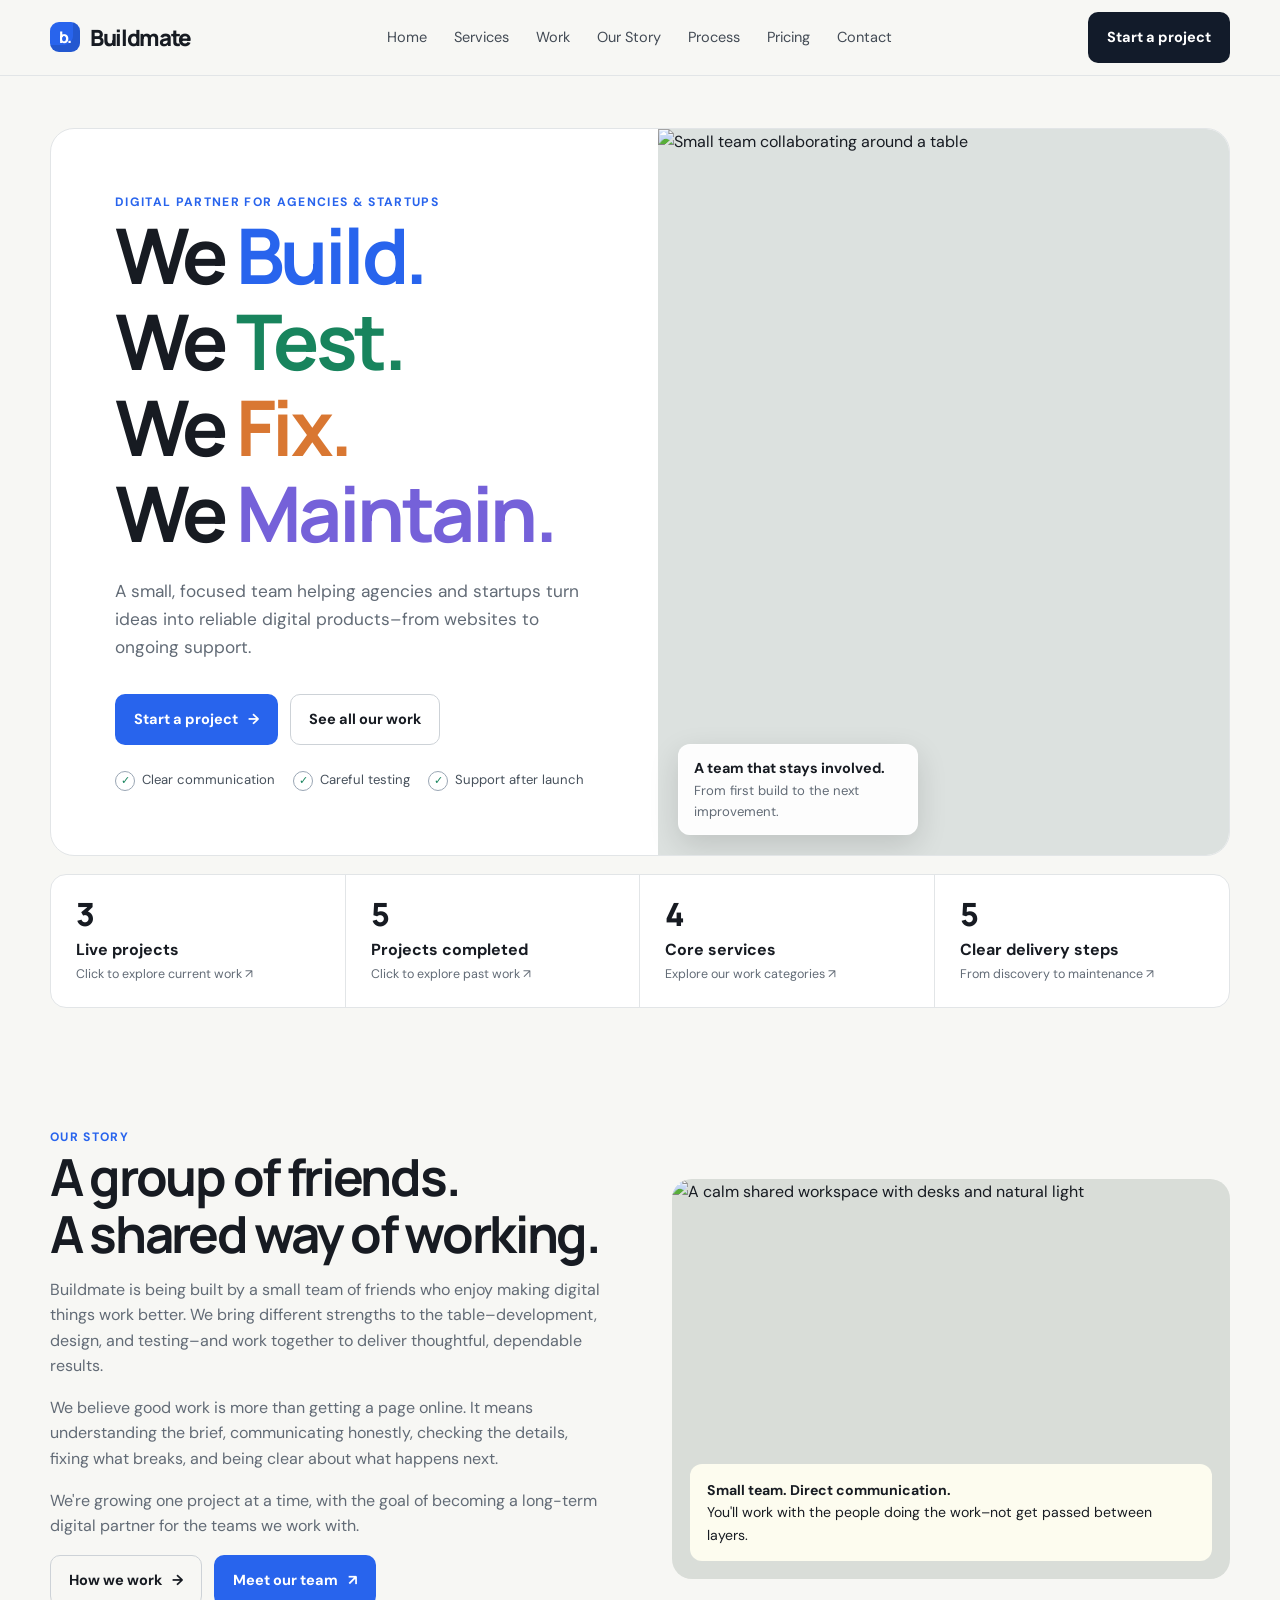
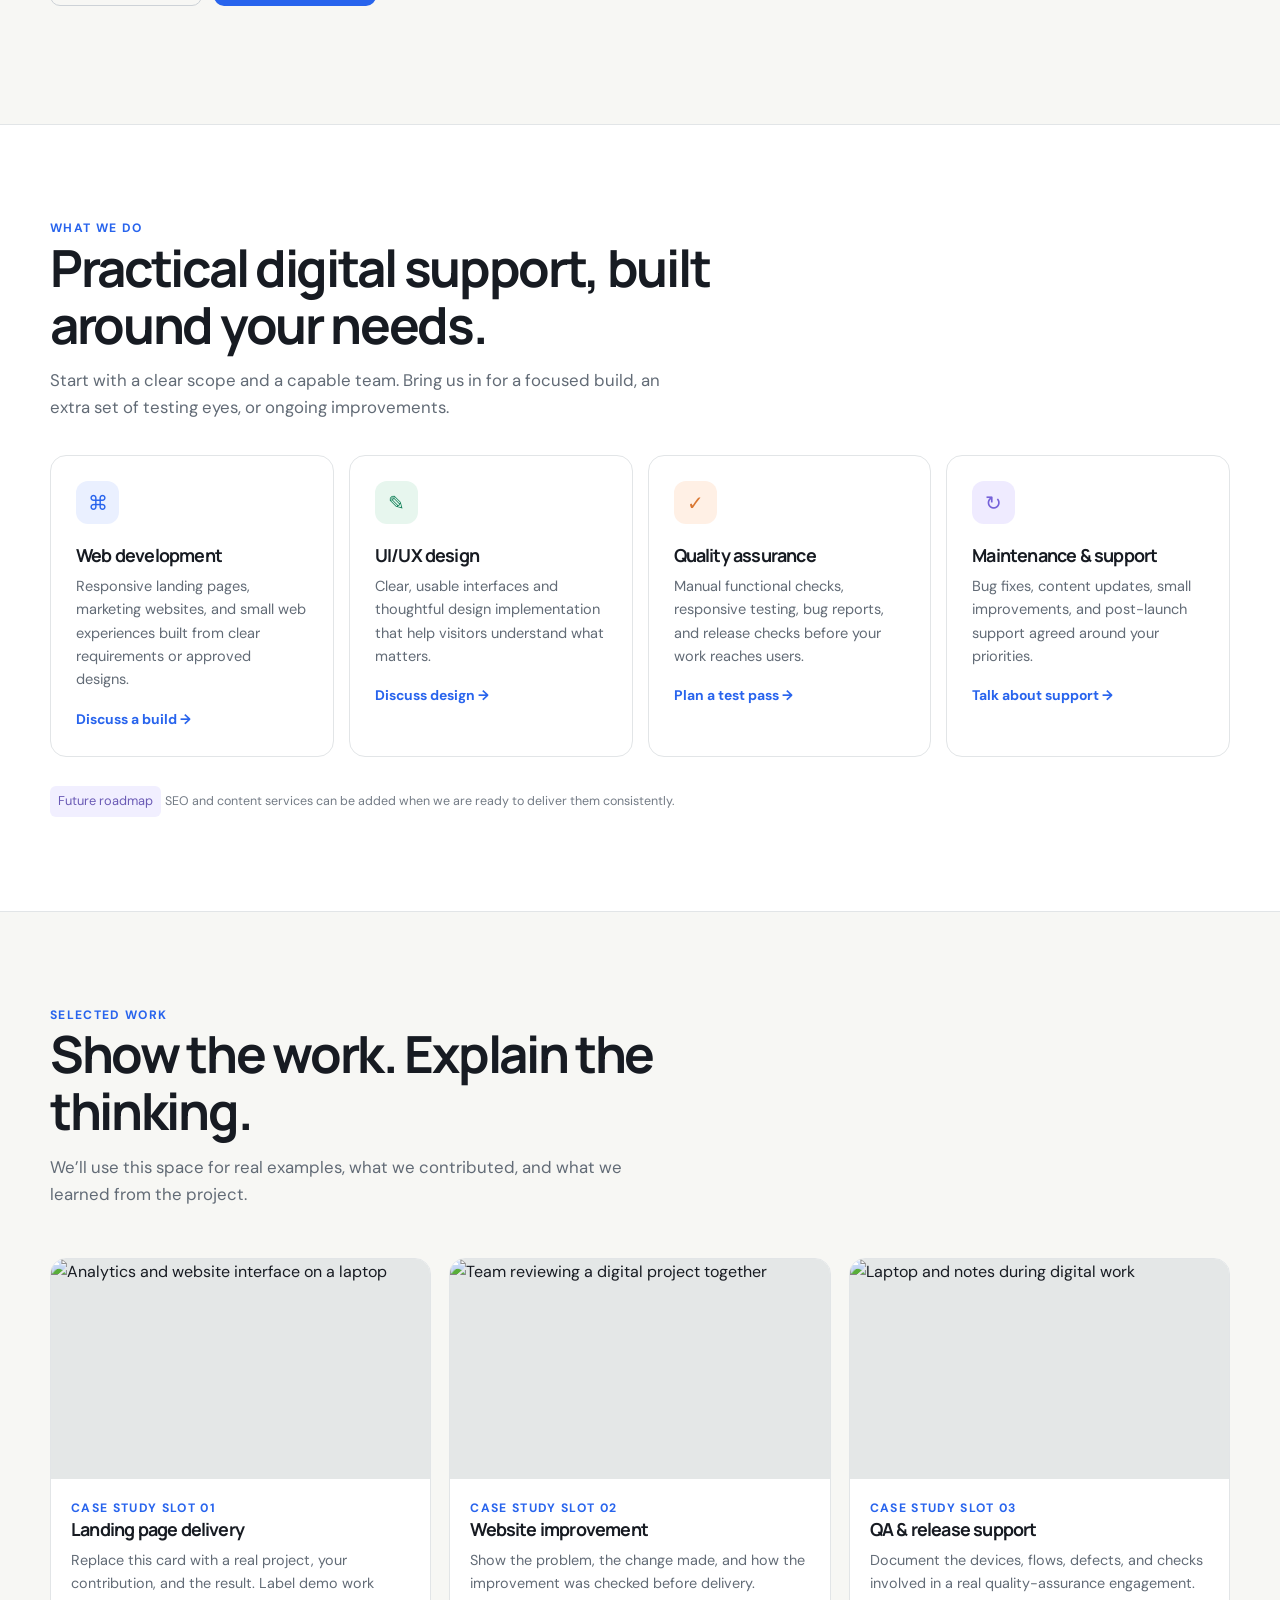
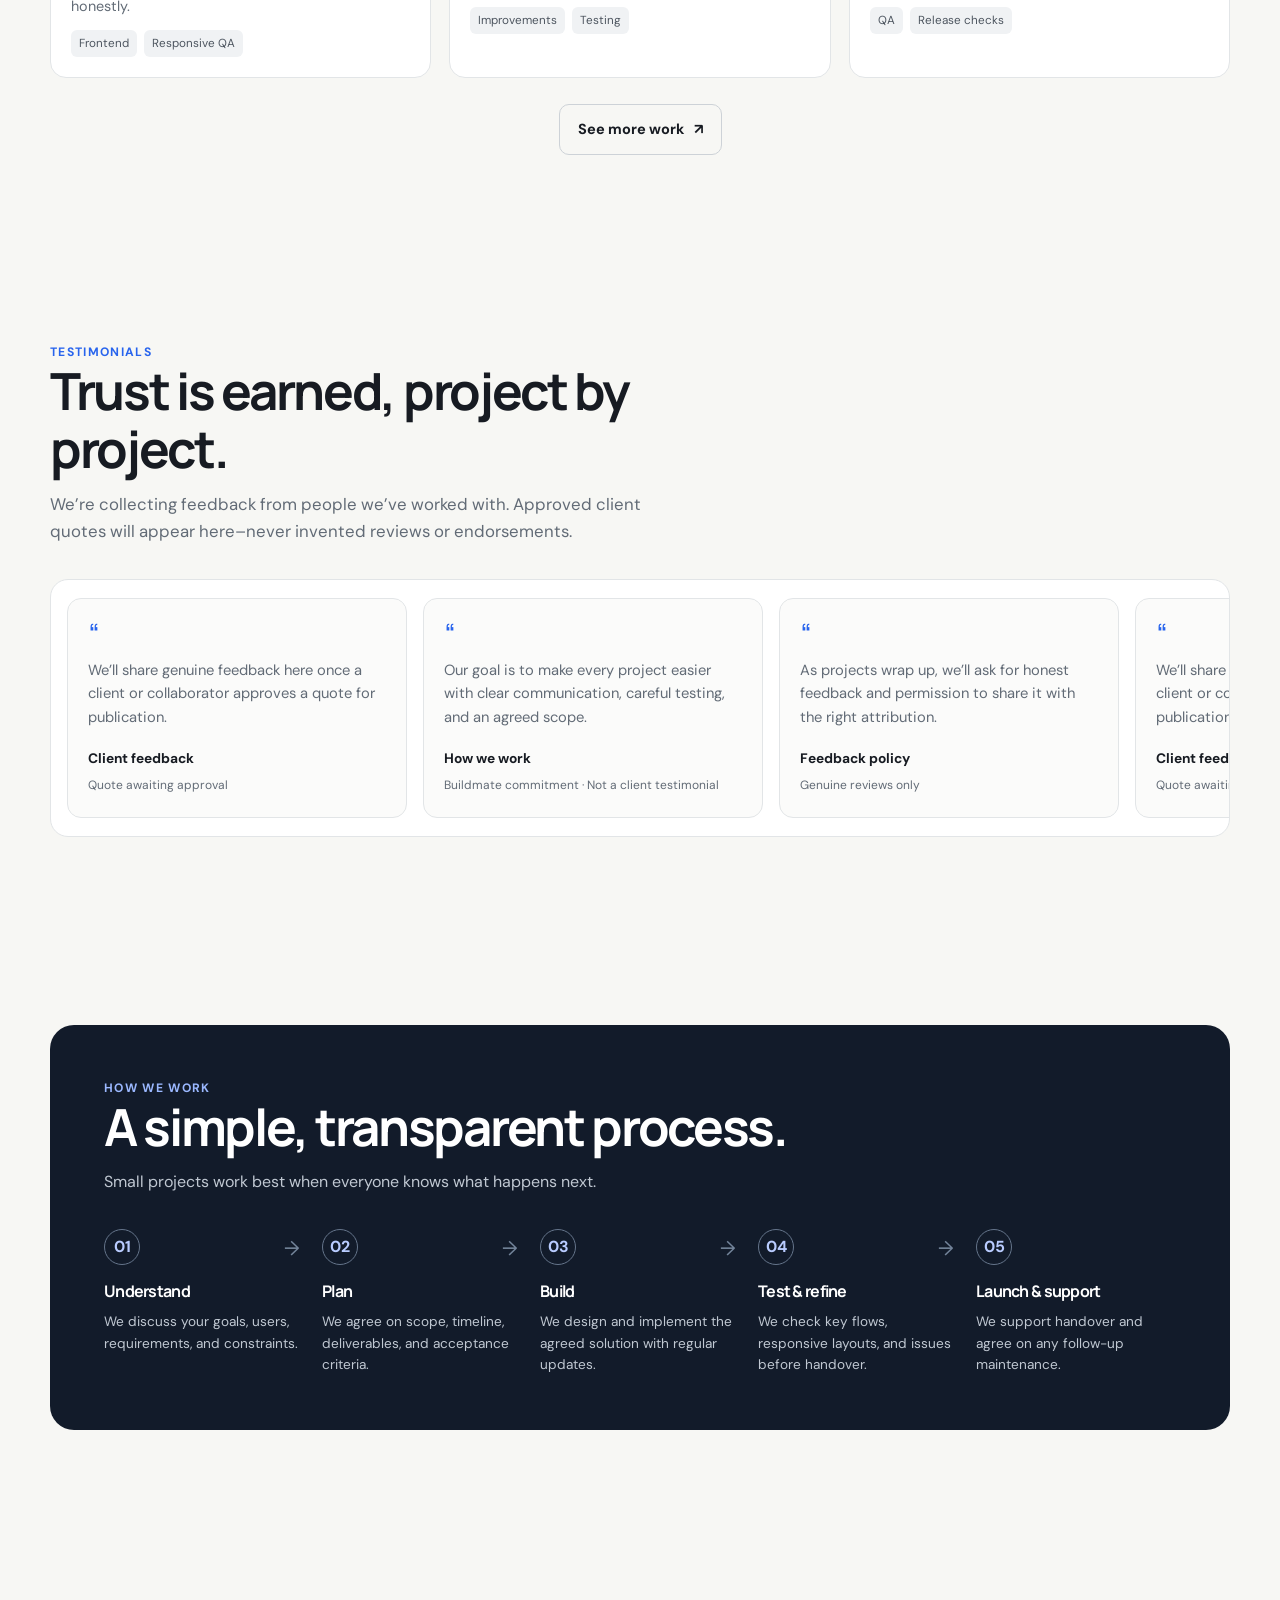
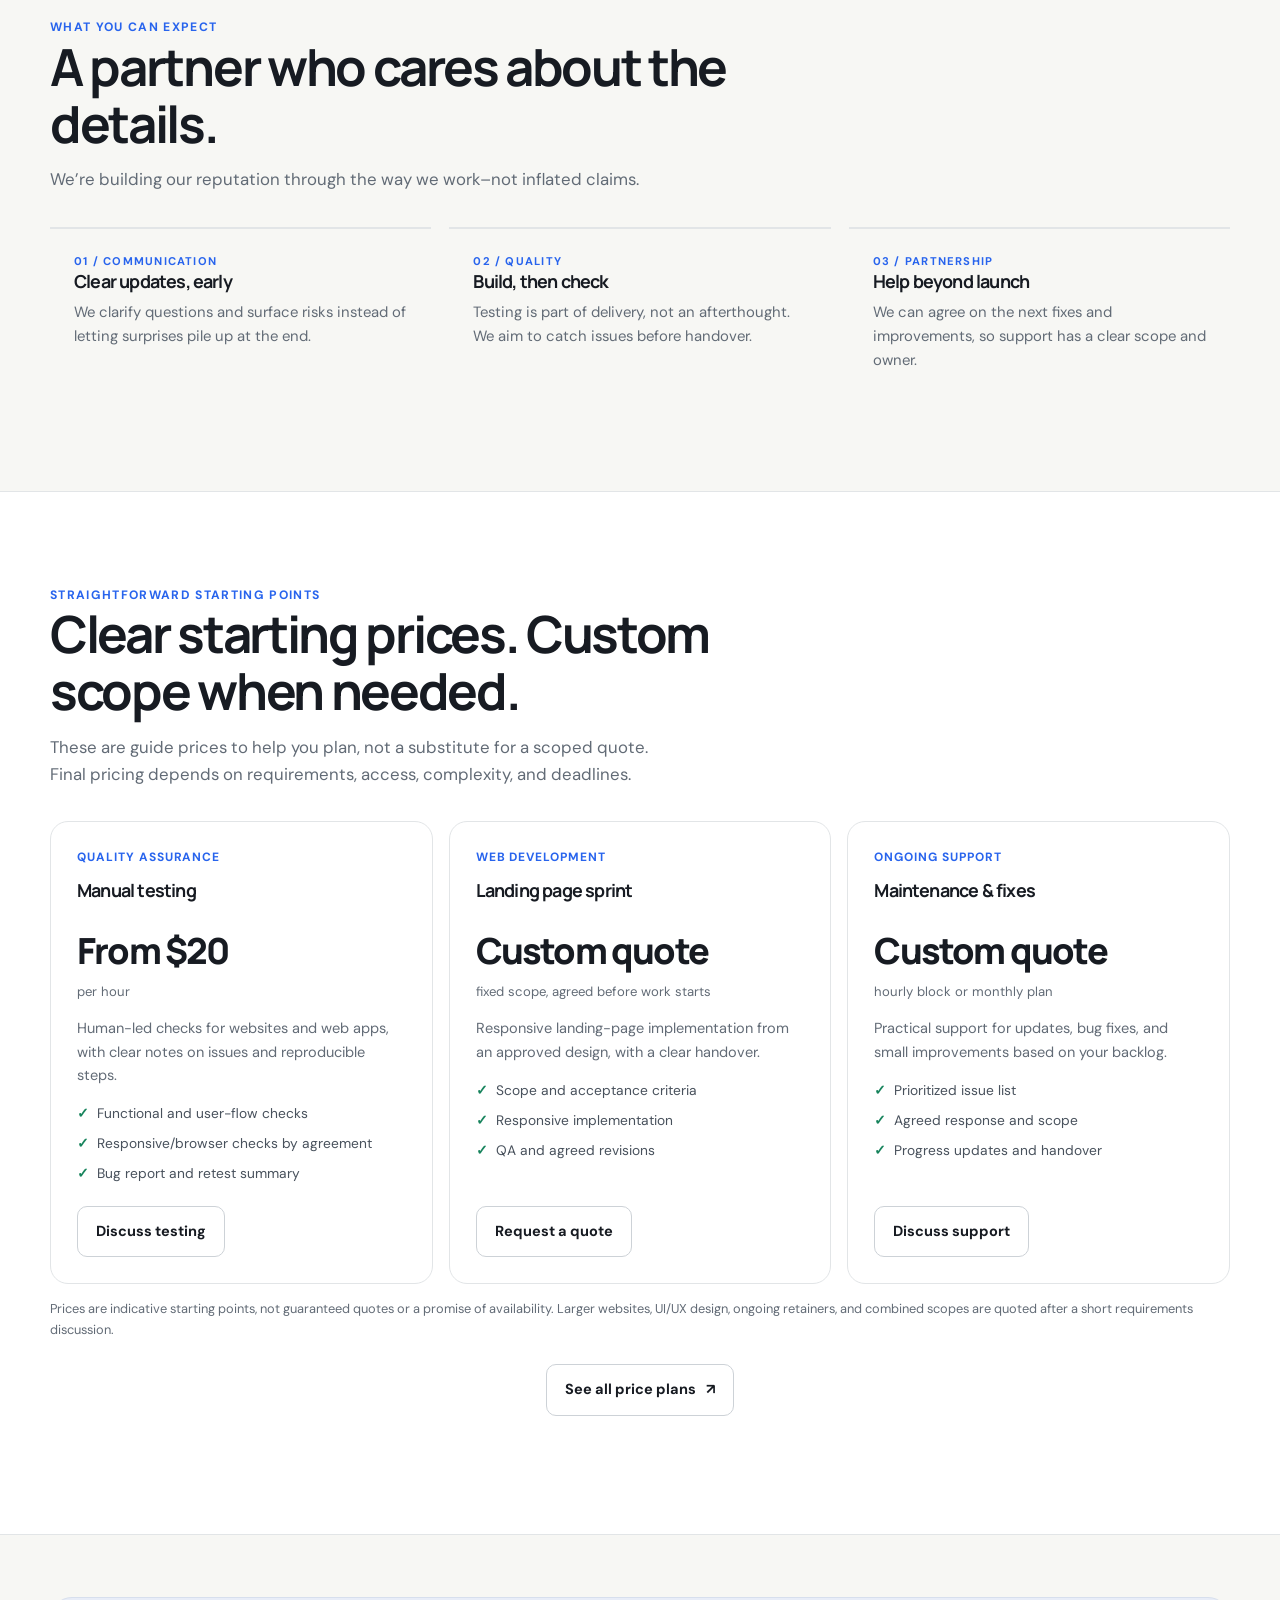
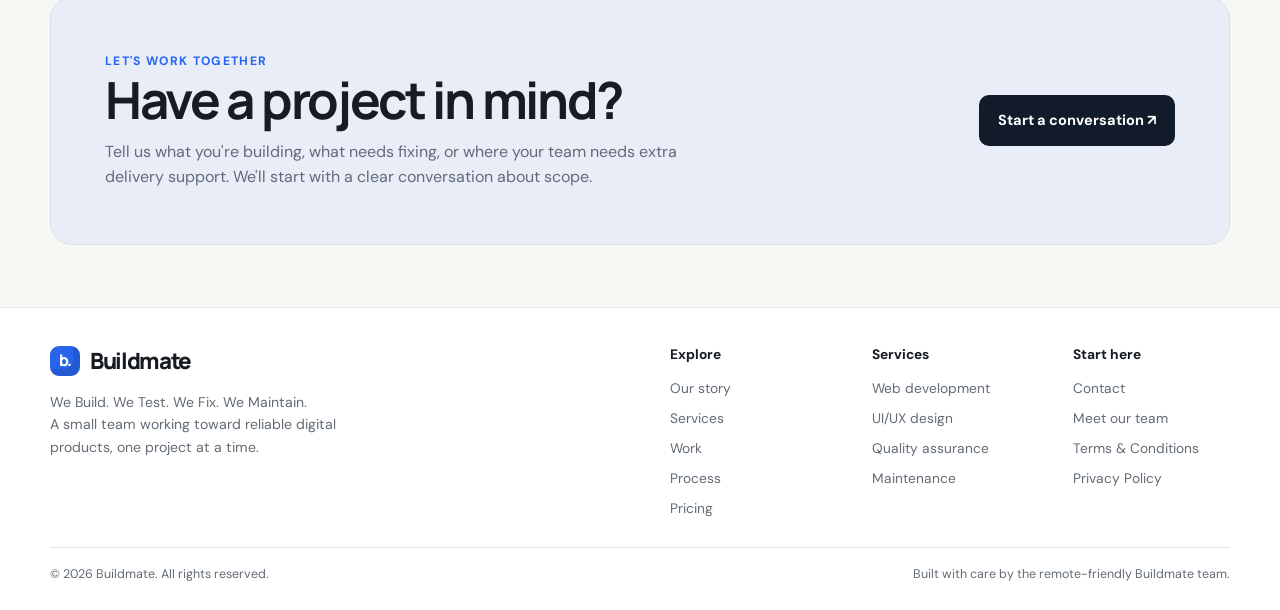
==== commit 7d7e2025: "Add all price plans CTA and standardize site footer" ====
--- a/index.html
+++ b/index.html
@@ -143,6 +143,7 @@
           <article class="price-card reveal"><div class="price-label">Ongoing support</div><h3 style="margin-top:12px">Maintenance & fixes</h3><div class="price-amount">Custom quote</div><div class="price-unit">hourly block or monthly plan</div><p>Practical support for updates, bug fixes, and small improvements based on your backlog.</p><ul class="price-list"><li>Prioritized issue list</li><li>Agreed response and scope</li><li>Progress updates and handover</li></ul><a class="btn btn-outline" href="#contact">Discuss support</a></article>
         </div>
         <p class="pricing-footnote">Prices are indicative starting points, not guaranteed quotes or a promise of availability. Larger websites, UI/UX design, ongoing retainers, and combined scopes are quoted after a short requirements discussion.</p>
+        <div class="actions" style="justify-content:center;margin-top:24px"><a class="btn btn-outline" href="prices.html">See all price plans <span aria-hidden="true">↗</span></a></div>
       </div>
     </section>
 
@@ -151,15 +152,19 @@
     </section>
   </main>
 
-  <footer class="footer">
-    <div class="wrap">
-      <div class="footer-top">
-        <div class="footer-about"><a class="brand" href="#home"><span class="brand-mark">b.</span>Buildmate</a><p>We Build. We Test. We Fix. We Maintain.<br>A small team working toward reliable digital products, one project at a time.</p></div>
-        <div class="footer-links"><div><strong>Explore</strong><a href="#story">Our story</a><a href="#services">Services</a><a href="#work">Work</a><a href="#process">Process</a><a href="#pricing">Pricing</a></div><div><strong>Services</strong><a href="#services">Web development</a><a href="#services">UI/UX design</a><a href="#services">Quality assurance</a><a href="#services">Maintenance</a></div><div><strong>Start here</strong><a href="#contact">Contact</a><a href="legal.html" target="_blank" rel="noopener">Terms &amp; Conditions</a><a href="legal.html#privacy" target="_blank" rel="noopener">Privacy Policy</a></div></div>
+<footer class="footer">
+  <div class="wrap">
+    <div class="footer-top">
+      <div class="footer-about"><a class="brand" href="index.html#home"><span class="brand-mark">b.</span>Buildmate</a><p>We Build. We Test. We Fix. We Maintain.<br>A small team working toward reliable digital products, one project at a time.</p></div>
+      <div class="footer-links">
+        <div><strong>Explore</strong><a href="index.html#story">Our story</a><a href="index.html#services">Services</a><a href="work.html">Work</a><a href="index.html#process">Process</a><a href="index.html#pricing">Pricing</a></div>
+        <div><strong>Services</strong><a href="index.html#services">Web development</a><a href="index.html#services">UI/UX design</a><a href="index.html#services">Quality assurance</a><a href="index.html#services">Maintenance</a></div>
+        <div><strong>Start here</strong><a href="index.html#contact">Contact</a><a href="team.html">Meet our team</a><a href="legal.html" target="_blank" rel="noopener">Terms &amp; Conditions</a><a href="legal.html#privacy" target="_blank" rel="noopener">Privacy Policy</a></div>
       </div>
-      <div class="footer-bottom"><span>© <span id="year"></span> Buildmate. All rights reserved.</span><span>Built with care by the remote-friendly Buildmate team.</span></div>
     </div>
-  </footer>
+    <div class="footer-bottom"><span>© <span id="year"></span> Buildmate. All rights reserved.</span><span>Built with care by the remote-friendly Buildmate team.</span></div>
+  </div>
+</footer>  </footer>
   <script src="assets/js/main.js" defer></script>
 </body>
 </html>
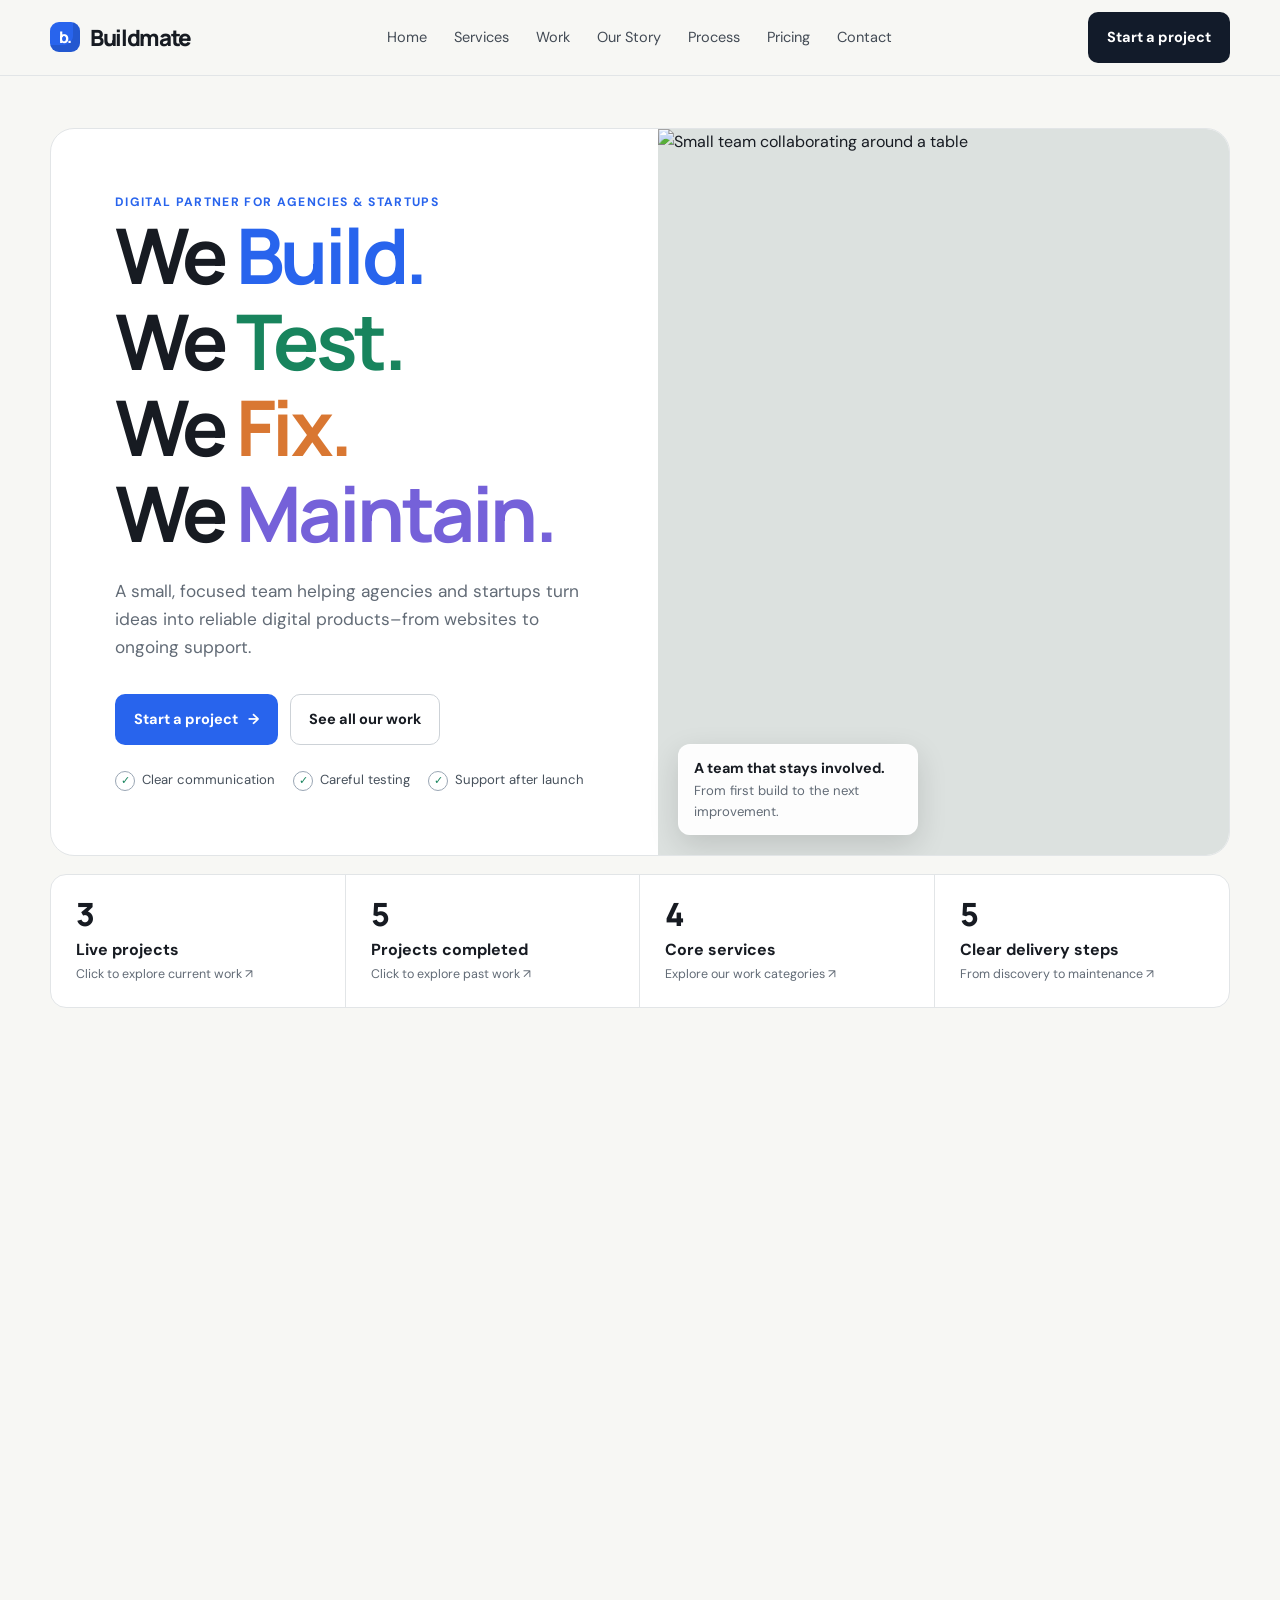
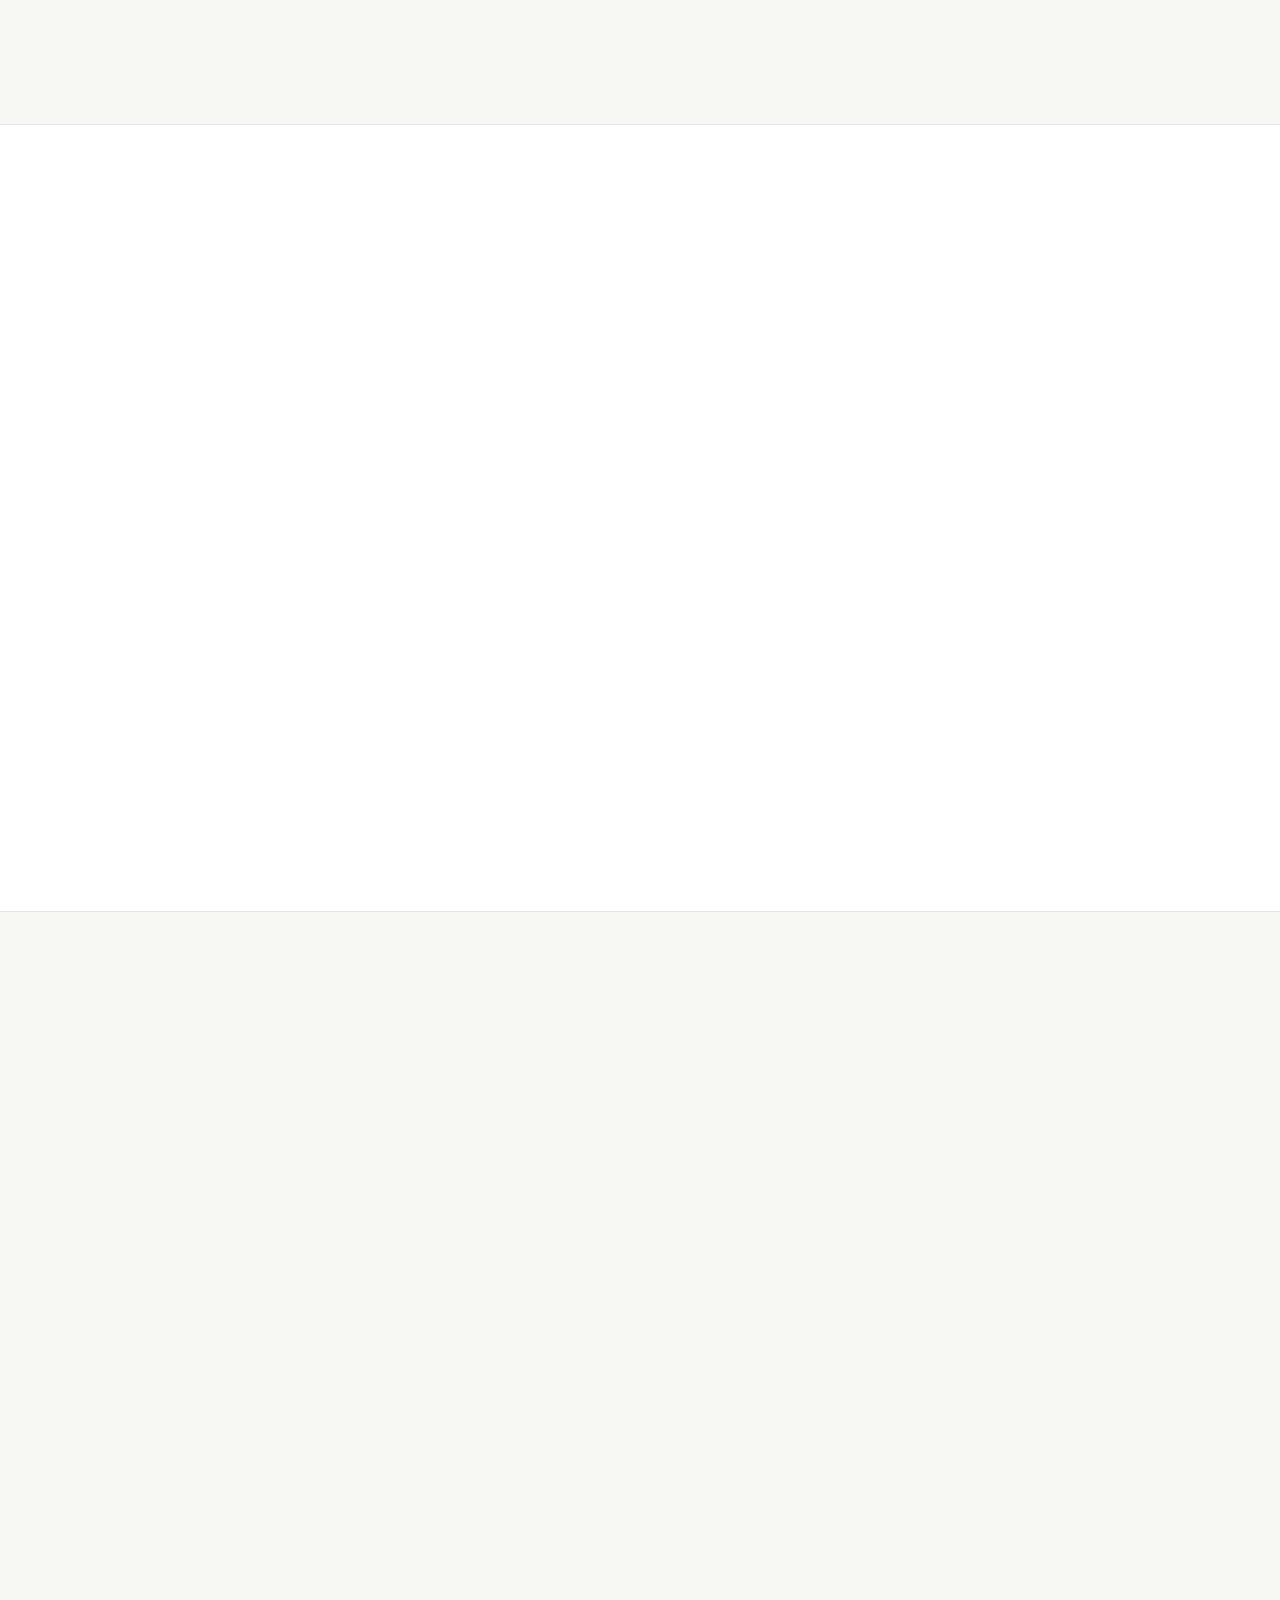
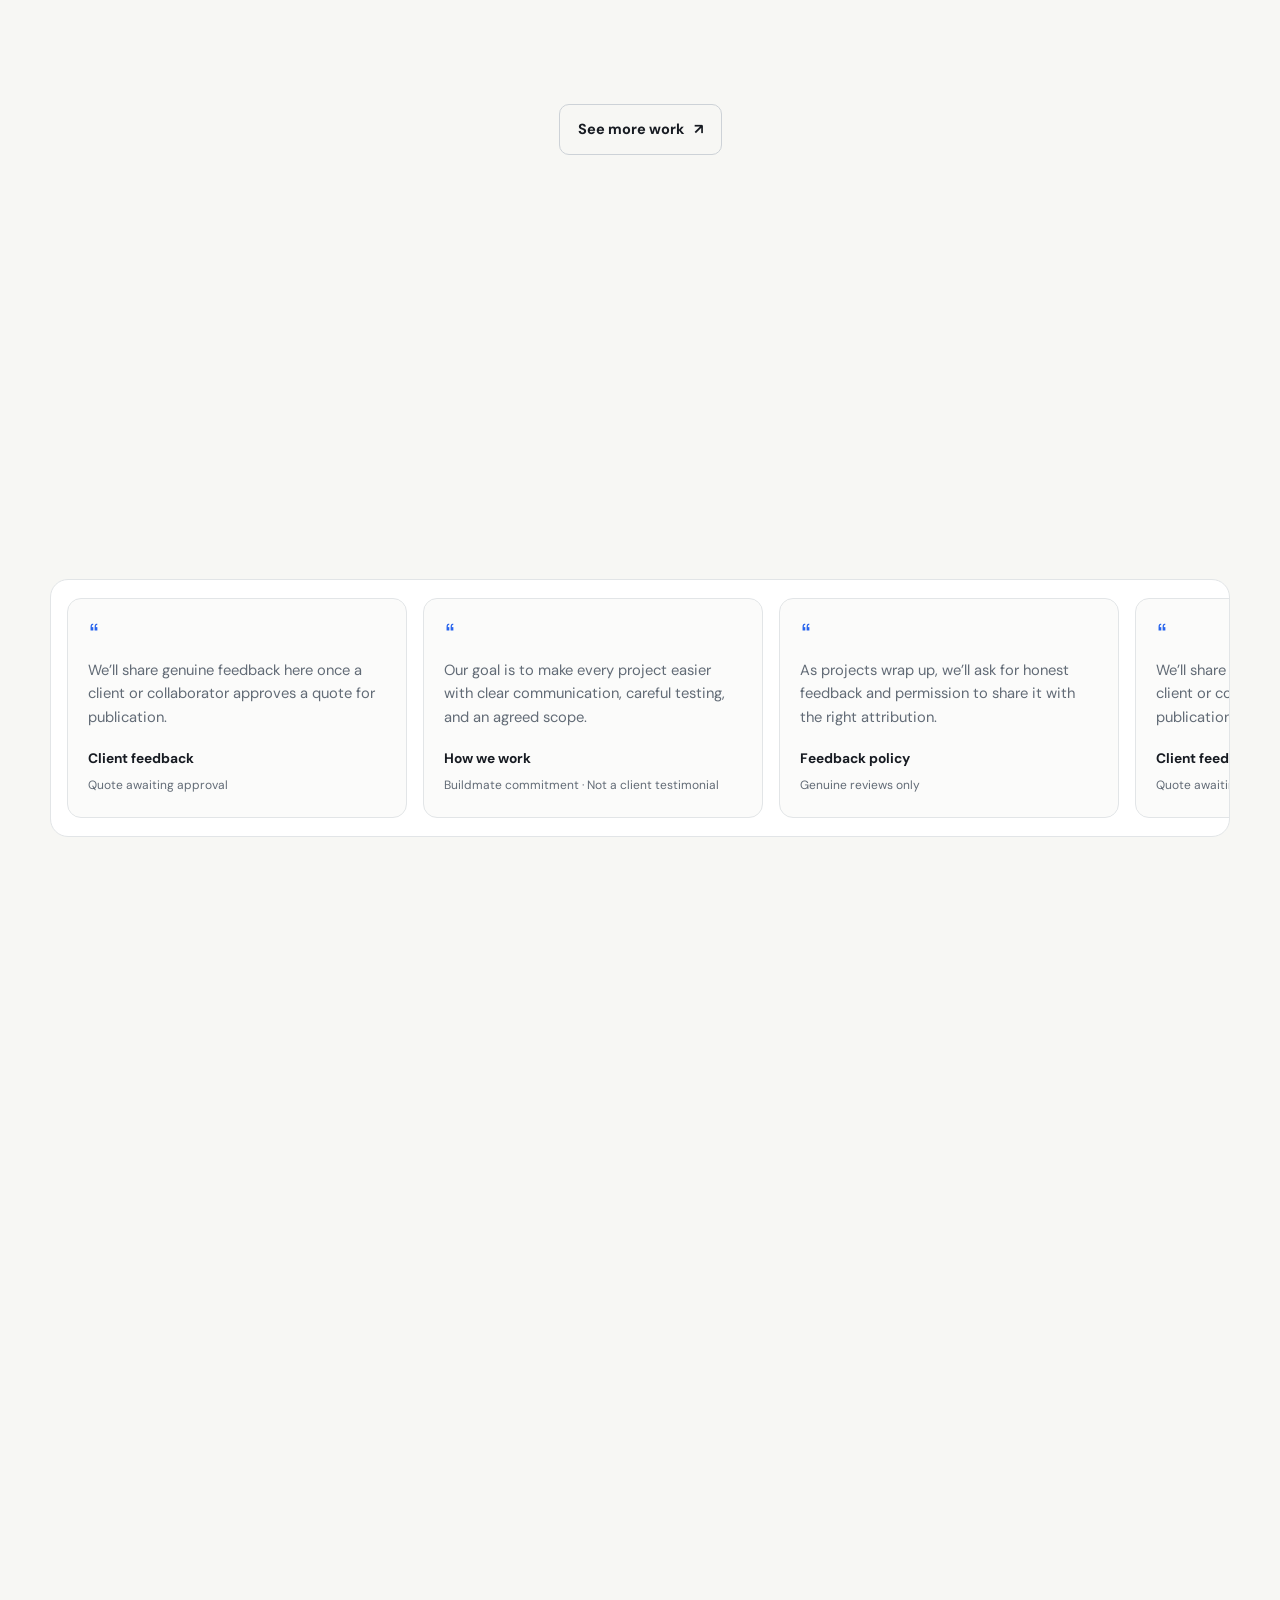
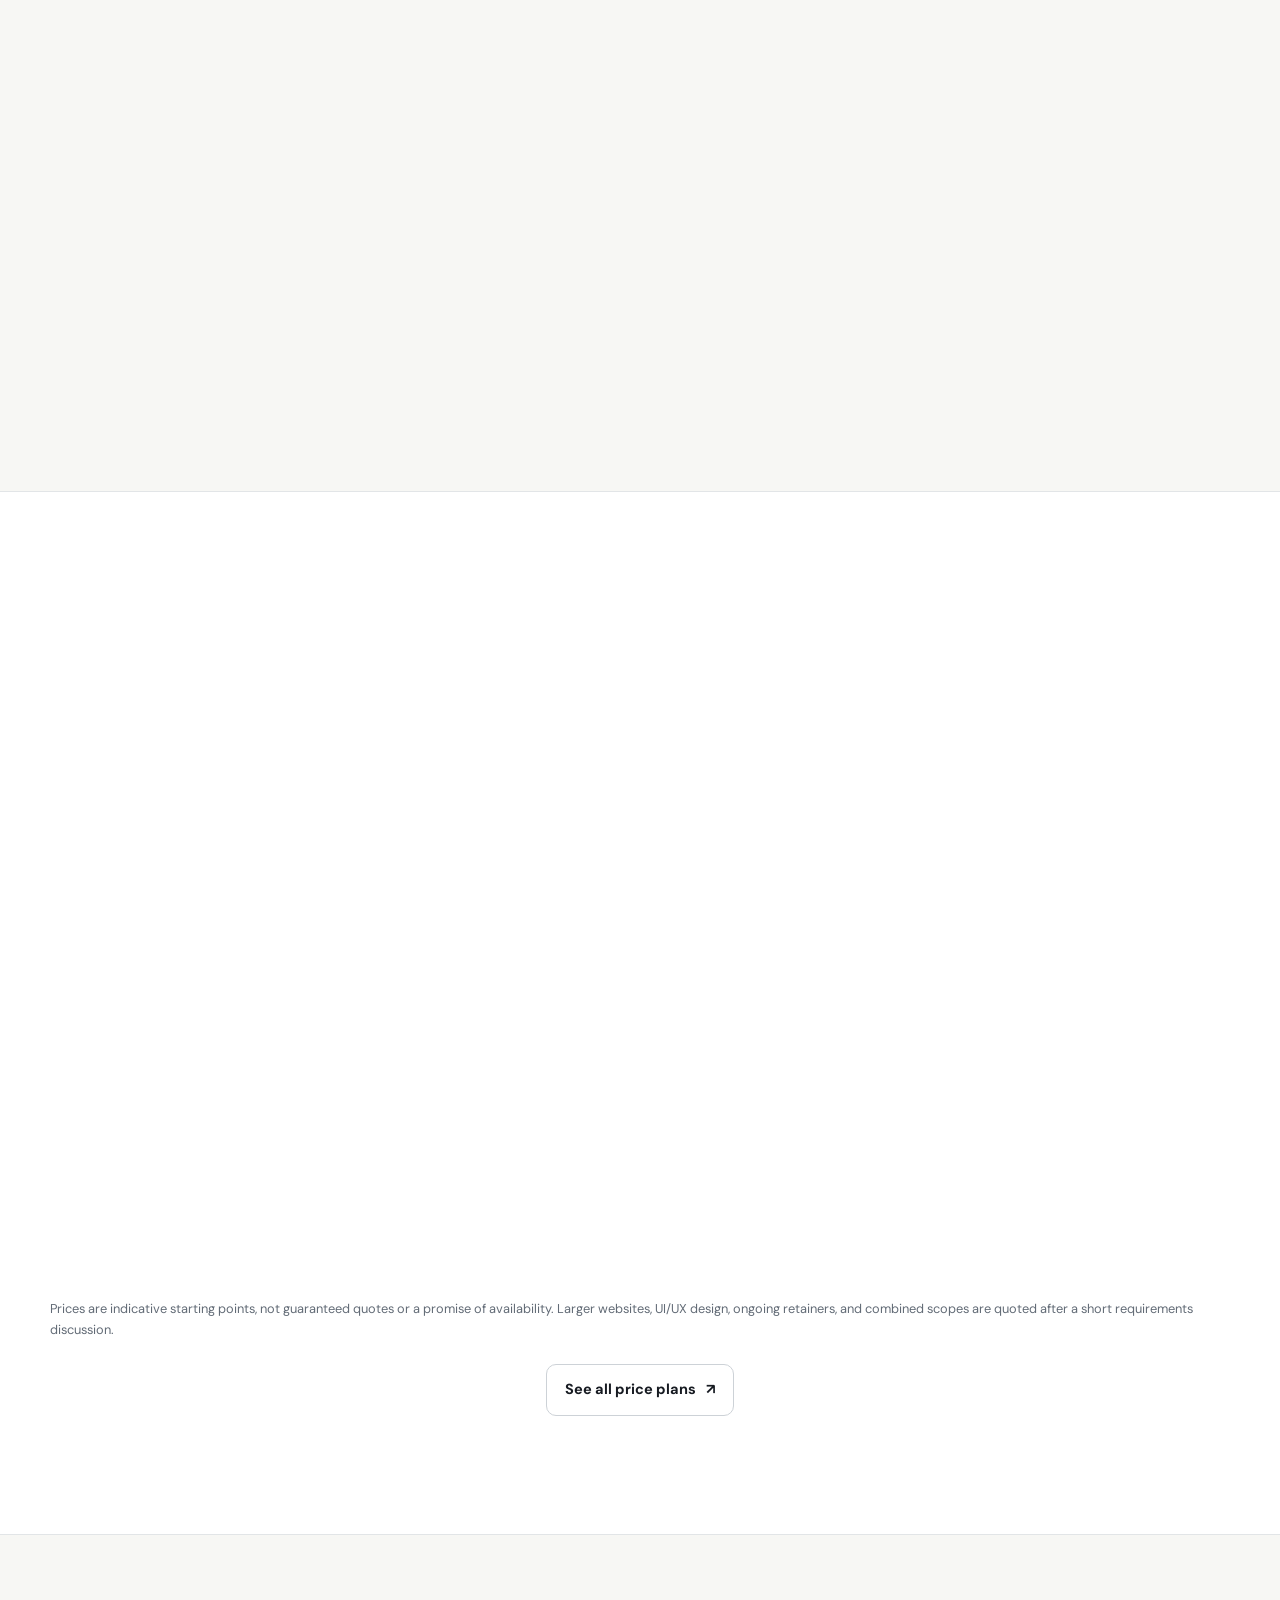
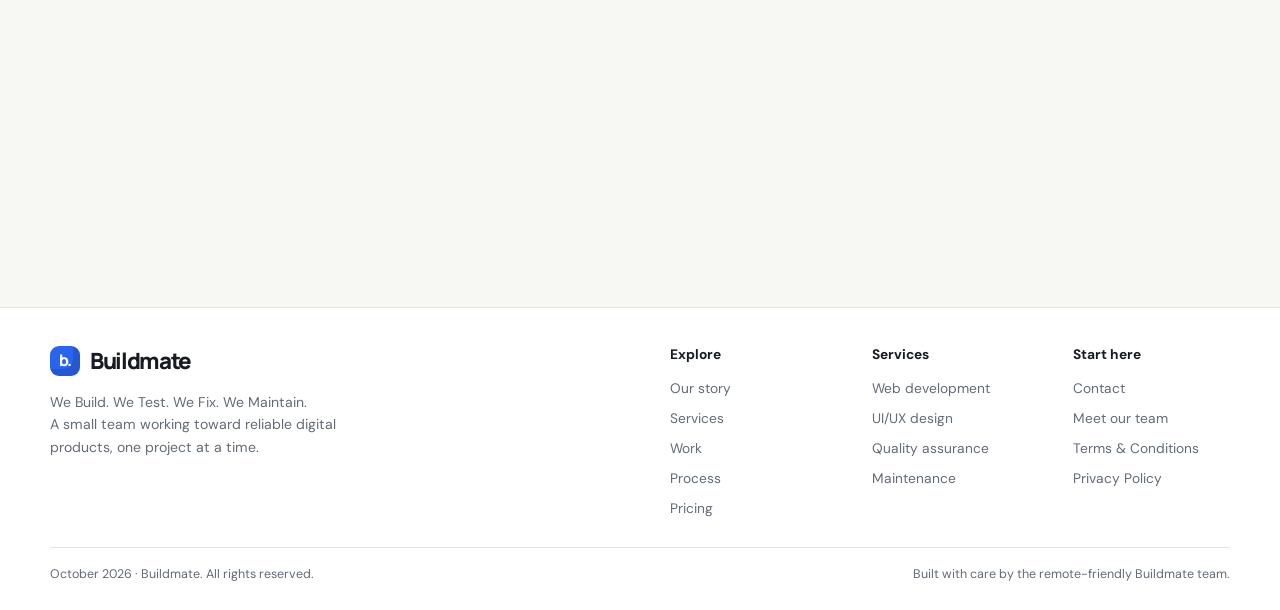
==== commit e1dc85d7: "Show October 2026 copyright date in shared footer" ====
--- a/index.html
+++ b/index.html
@@ -32,7 +32,7 @@
             <div class="eyebrow">Digital partner for agencies & startups</div>
             <h1>We <span class="blue">Build.</span><br>We <span class="green">Test.</span><br>We <span class="orange">Fix.</span><br>We <span class="lilac">Maintain.</span></h1>
             <p>A small, focused team helping agencies and startups turn ideas into reliable digital products–from websites to ongoing support.</p>
-            <div class="actions"><a class="btn btn-blue" href="#contact">Start a project <span aria-hidden="true">→</span></a><a class="btn btn-outline" href="work.html">See all our work</a></div>
+            <div class="actions"><a class="btn btn-blue" href="#contact">Start a project <span aria-hidden="true">→</span></a><a class="btn btn-outline" href="work.html" target="_blank" rel="noopener">See all our work</a></div>
             <div class="micro-proof"><span>Clear communication</span><span>Careful testing</span><span>Support after launch</span></div>
           </div>
           <div class="hero-photo">
@@ -143,7 +143,7 @@
           <article class="price-card reveal"><div class="price-label">Ongoing support</div><h3 style="margin-top:12px">Maintenance & fixes</h3><div class="price-amount">Custom quote</div><div class="price-unit">hourly block or monthly plan</div><p>Practical support for updates, bug fixes, and small improvements based on your backlog.</p><ul class="price-list"><li>Prioritized issue list</li><li>Agreed response and scope</li><li>Progress updates and handover</li></ul><a class="btn btn-outline" href="#contact">Discuss support</a></article>
         </div>
         <p class="pricing-footnote">Prices are indicative starting points, not guaranteed quotes or a promise of availability. Larger websites, UI/UX design, ongoing retainers, and combined scopes are quoted after a short requirements discussion.</p>
-        <div class="actions" style="justify-content:center;margin-top:24px"><a class="btn btn-outline" href="prices.html">See all price plans <span aria-hidden="true">↗</span></a></div>
+        <div class="actions" style="justify-content:center;margin-top:24px"><a class="btn btn-outline" href="prices.html" target="_blank" rel="noopener">See all price plans <span aria-hidden="true">↗</span></a></div>
       </div>
     </section>
 
@@ -157,14 +157,14 @@
     <div class="footer-top">
       <div class="footer-about"><a class="brand" href="index.html#home"><span class="brand-mark">b.</span>Buildmate</a><p>We Build. We Test. We Fix. We Maintain.<br>A small team working toward reliable digital products, one project at a time.</p></div>
       <div class="footer-links">
-        <div><strong>Explore</strong><a href="index.html#story">Our story</a><a href="index.html#services">Services</a><a href="work.html">Work</a><a href="index.html#process">Process</a><a href="index.html#pricing">Pricing</a></div>
+        <div><strong>Explore</strong><a href="index.html#story">Our story</a><a href="index.html#services">Services</a><a href="index.html#work">Work</a><a href="index.html#process">Process</a><a href="index.html#pricing">Pricing</a></div>
         <div><strong>Services</strong><a href="index.html#services">Web development</a><a href="index.html#services">UI/UX design</a><a href="index.html#services">Quality assurance</a><a href="index.html#services">Maintenance</a></div>
-        <div><strong>Start here</strong><a href="index.html#contact">Contact</a><a href="team.html">Meet our team</a><a href="legal.html" target="_blank" rel="noopener">Terms &amp; Conditions</a><a href="legal.html#privacy" target="_blank" rel="noopener">Privacy Policy</a></div>
+        <div><strong>Start here</strong><a href="index.html#contact">Contact</a><a href="team.html" target="_blank" rel="noopener">Meet our team</a><a href="legal.html" target="_blank" rel="noopener">Terms &amp; Conditions</a><a href="legal.html#privacy" target="_blank" rel="noopener">Privacy Policy</a></div>
       </div>
     </div>
-    <div class="footer-bottom"><span>© <span id="year"></span> Buildmate. All rights reserved.</span><span>Built with care by the remote-friendly Buildmate team.</span></div>
+    <div class="footer-bottom"><span>October 2026 · Buildmate. All rights reserved.</span><span>Built with care by the remote-friendly Buildmate team.</span></div>
   </div>
-</footer>  </footer>
+</footer>
   <script src="assets/js/main.js" defer></script>
 </body>
 </html>
--- a/assets/css/styles.css
+++ b/assets/css/styles.css
@@ -5,6 +5,6 @@
 .price-card .btn:hover,.price-card .btn:focus-visible,.price-card .btn:active{background:var(--blue);border-color:var(--blue);color:#fff}
 .pricing-footnote{font-size:.8rem;margin-top:15px}.testimonial-window{overflow:hidden;border:1px solid var(--line);border-radius:18px;background:#fff;padding:18px 0;position:relative;max-width:100%}.testimonial-track{display:flex;width:max-content;gap:16px;animation:testimonial-scroll 34s linear infinite;padding:0 16px}.testimonial-window:hover .testimonial-track,.testimonial-window:focus-within .testimonial-track{animation-play-state:paused}.testimonial-card{width:clamp(250px,29vw,340px);min-height:175px;flex:none;border:1px solid var(--line);border-radius:14px;padding:20px;background:#fbfbfa;display:flex;flex-direction:column;justify-content:space-between}.testimonial-card p{font-size:.92rem;margin:0 0 16px}.testimonial-card strong{font-size:.86rem}.testimonial-card small{color:var(--muted);font-size:.75rem}.testimonial-card .quote-mark{font-family:Manrope,sans-serif;font-size:2rem;line-height:1;color:var(--blue);margin-bottom:8px}@keyframes testimonial-scroll{from{transform:translateX(0)}to{transform:translateX(-50%)}}@media(prefers-reduced-motion:reduce){.testimonial-track{animation:none;flex-wrap:wrap;width:auto}.testimonial-card{width:min(100%,340px)}}.reveal{opacity:0;transform:translateY(12px);transition:opacity .55s ease,transform .55s ease}.reveal.visible{opacity:1;transform:none}
     @media(max-width:900px){.hero-grid{grid-template-columns:1fr 1fr}.hero-copy{padding:30px}.hero-photo{min-height:450px}.cards{grid-template-columns:repeat(2,1fr)}.pricing-grid{grid-template-columns:repeat(2,1fr)}.metric{padding:18px}.story-grid{gap:30px}.steps{grid-template-columns:repeat(3,1fr);row-gap:28px}.step:nth-child(3):after{display:none}.footer-links{gap:30px}}
-    @media(max-width:680px){.wrap{width:min(100% - 28px,var(--max))}.topbar{height:66px}.nav-links{display:none;position:absolute;top:65px;left:0;right:0;background:var(--paper);border-bottom:1px solid var(--line);padding:18px 22px 24px;flex-direction:column;align-items:stretch;gap:16px}.nav-links.open{display:flex}.nav-links .btn{align-self:flex-start}.menu-toggle{display:block}.nav>.btn{display:none}.hero{padding-top:18px}.hero-grid{grid-template-columns:1fr}.hero-copy{padding:34px 25px}.hero-photo{min-height:290px;order:2}.hero h1{font-size:clamp(2.65rem,13vw,4.1rem)}.metrics{grid-template-columns:repeat(2,1fr)}.metric:nth-child(2){border-right:0}.metric:nth-child(-n+2){border-bottom:1px solid var(--line)}.metric:nth-child(3){border-right:1px solid var(--line)}.section{padding:68px 0}.story-grid{grid-template-columns:1fr;gap:28px}.story-photo{min-height:300px;order:-1}.cards,.work-grid,.pricing-grid{grid-template-columns:1fr}.service-card p{min-height:0}.work-image{height:230px}.work-head{align-items:flex-start;flex-direction:column}.steps{grid-template-columns:1fr;gap:22px}.step{display:grid;grid-template-columns:42px 1fr;column-gap:12px}.step-num{grid-row:span 2;margin:0}.step h3{margin-bottom:4px}.step p{grid-column:2}.step:not(:last-child):after{display:none}.principles{grid-template-columns:1fr}.cta-panel{align-items:flex-start;flex-direction:column}.footer-top{flex-direction:column}.footer-links{width:100%;min-width:0;grid-template-columns:repeat(3,minmax(0,1fr));gap:18px}.footer-bottom{flex-direction:column;gap:8px}}
+    @media(max-width:680px){.wrap{width:min(100% - 28px,var(--max))}.topbar{height:66px}.nav-links{display:none;position:absolute;top:65px;left:0;right:0;background:var(--paper);border-bottom:1px solid var(--line);padding:18px 22px 24px;flex-direction:column;align-items:stretch;gap:16px}.nav-links.open{display:flex}.nav-links .btn{align-self:flex-start}.menu-toggle{display:block}.nav>.btn{display:inline-flex}.hero{padding-top:18px}.hero-grid{grid-template-columns:1fr}.hero-copy{padding:34px 25px}.hero-photo{min-height:290px;order:2}.hero h1{font-size:clamp(2.65rem,13vw,4.1rem)}.metrics{grid-template-columns:repeat(2,1fr)}.metric:nth-child(2){border-right:0}.metric:nth-child(-n+2){border-bottom:1px solid var(--line)}.metric:nth-child(3){border-right:1px solid var(--line)}.section{padding:68px 0}.story-grid{grid-template-columns:1fr;gap:28px}.story-photo{min-height:300px;order:-1}.cards,.work-grid,.pricing-grid{grid-template-columns:1fr}.service-card p{min-height:0}.work-image{height:230px}.work-head{align-items:flex-start;flex-direction:column}.steps{grid-template-columns:1fr;gap:22px}.step{display:grid;grid-template-columns:42px 1fr;column-gap:12px}.step-num{grid-row:span 2;margin:0}.step h3{margin-bottom:4px}.step p{grid-column:2}.step:not(:last-child):after{display:none}.principles{grid-template-columns:1fr}.cta-panel{align-items:flex-start;flex-direction:column}.footer-top{flex-direction:column}.footer-links{width:100%;min-width:0;grid-template-columns:repeat(3,minmax(0,1fr));gap:18px}.footer-bottom{flex-direction:column;gap:8px}}
     @media(prefers-reduced-motion:reduce){html{scroll-behavior:auto}.reveal{opacity:1;transform:none;transition:none}*,*:before,*:after{animation-duration:.01ms!important;transition-duration:.01ms!important}}
   
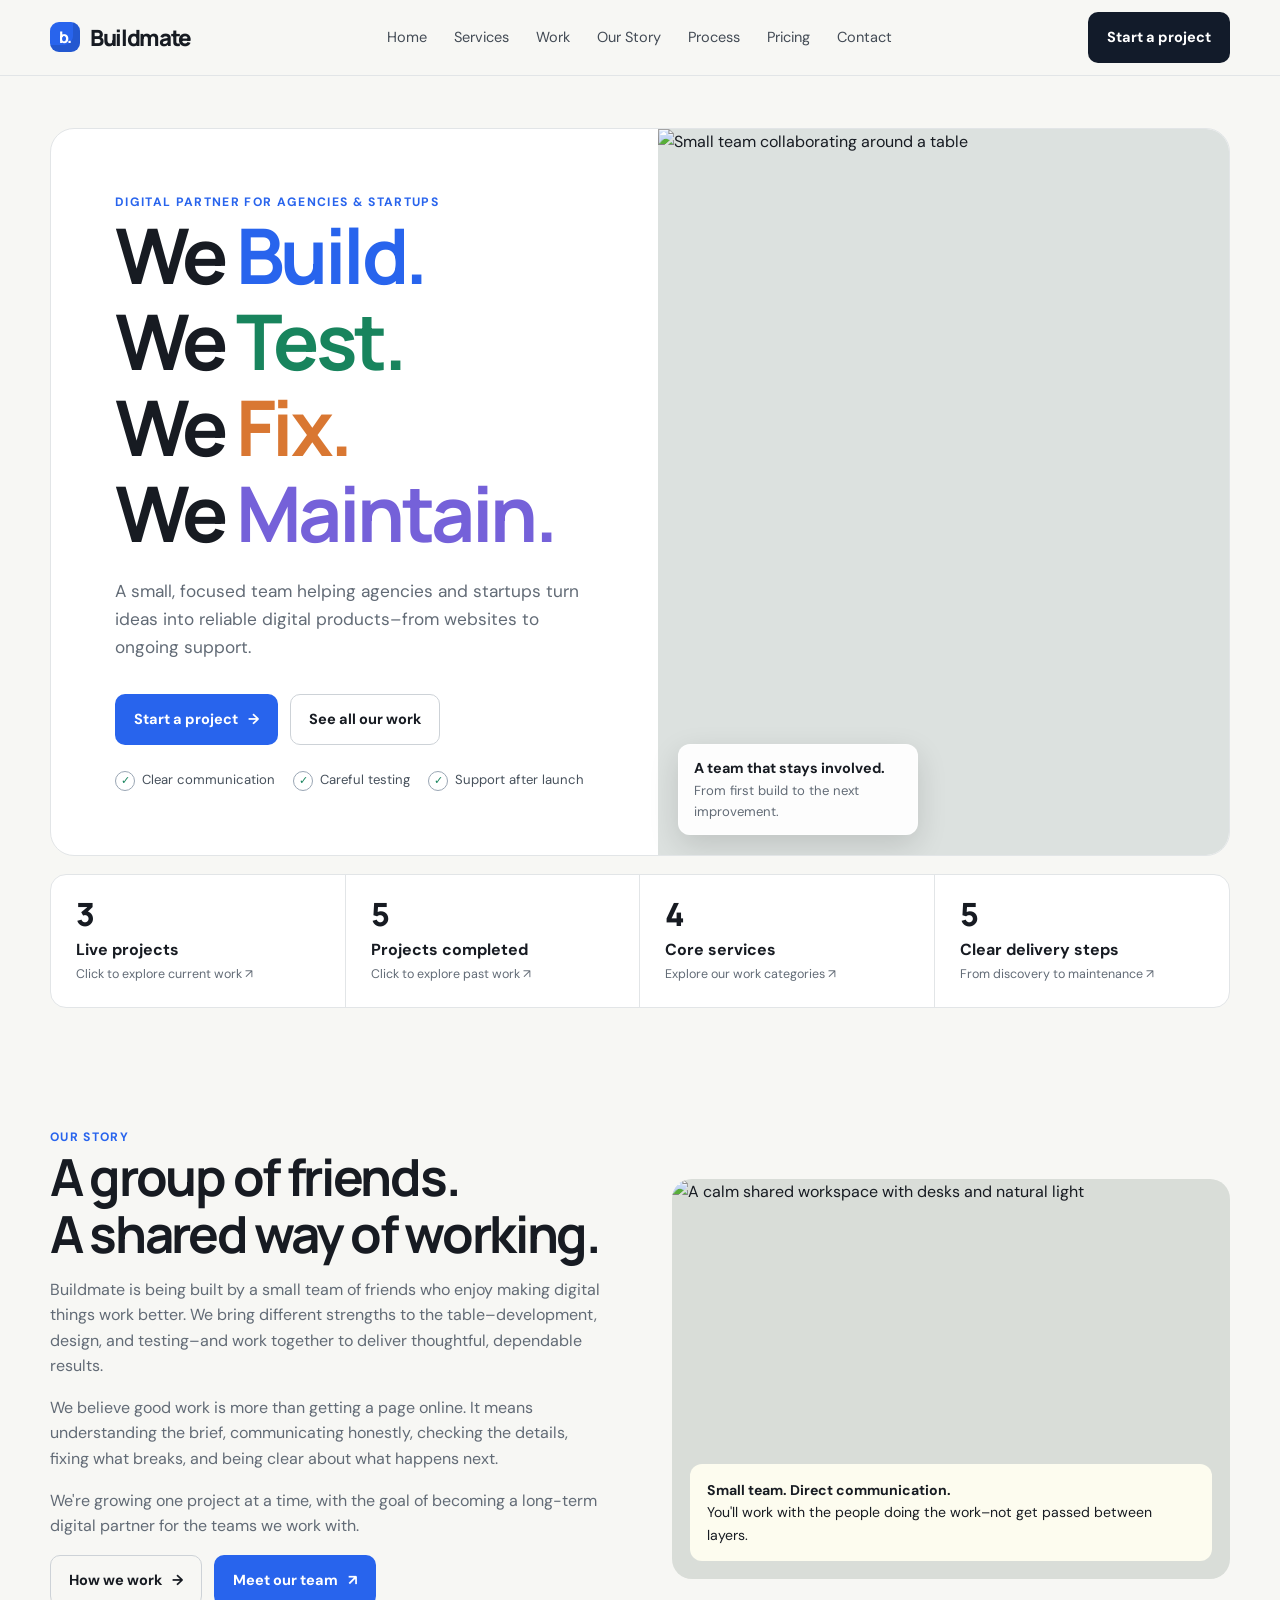
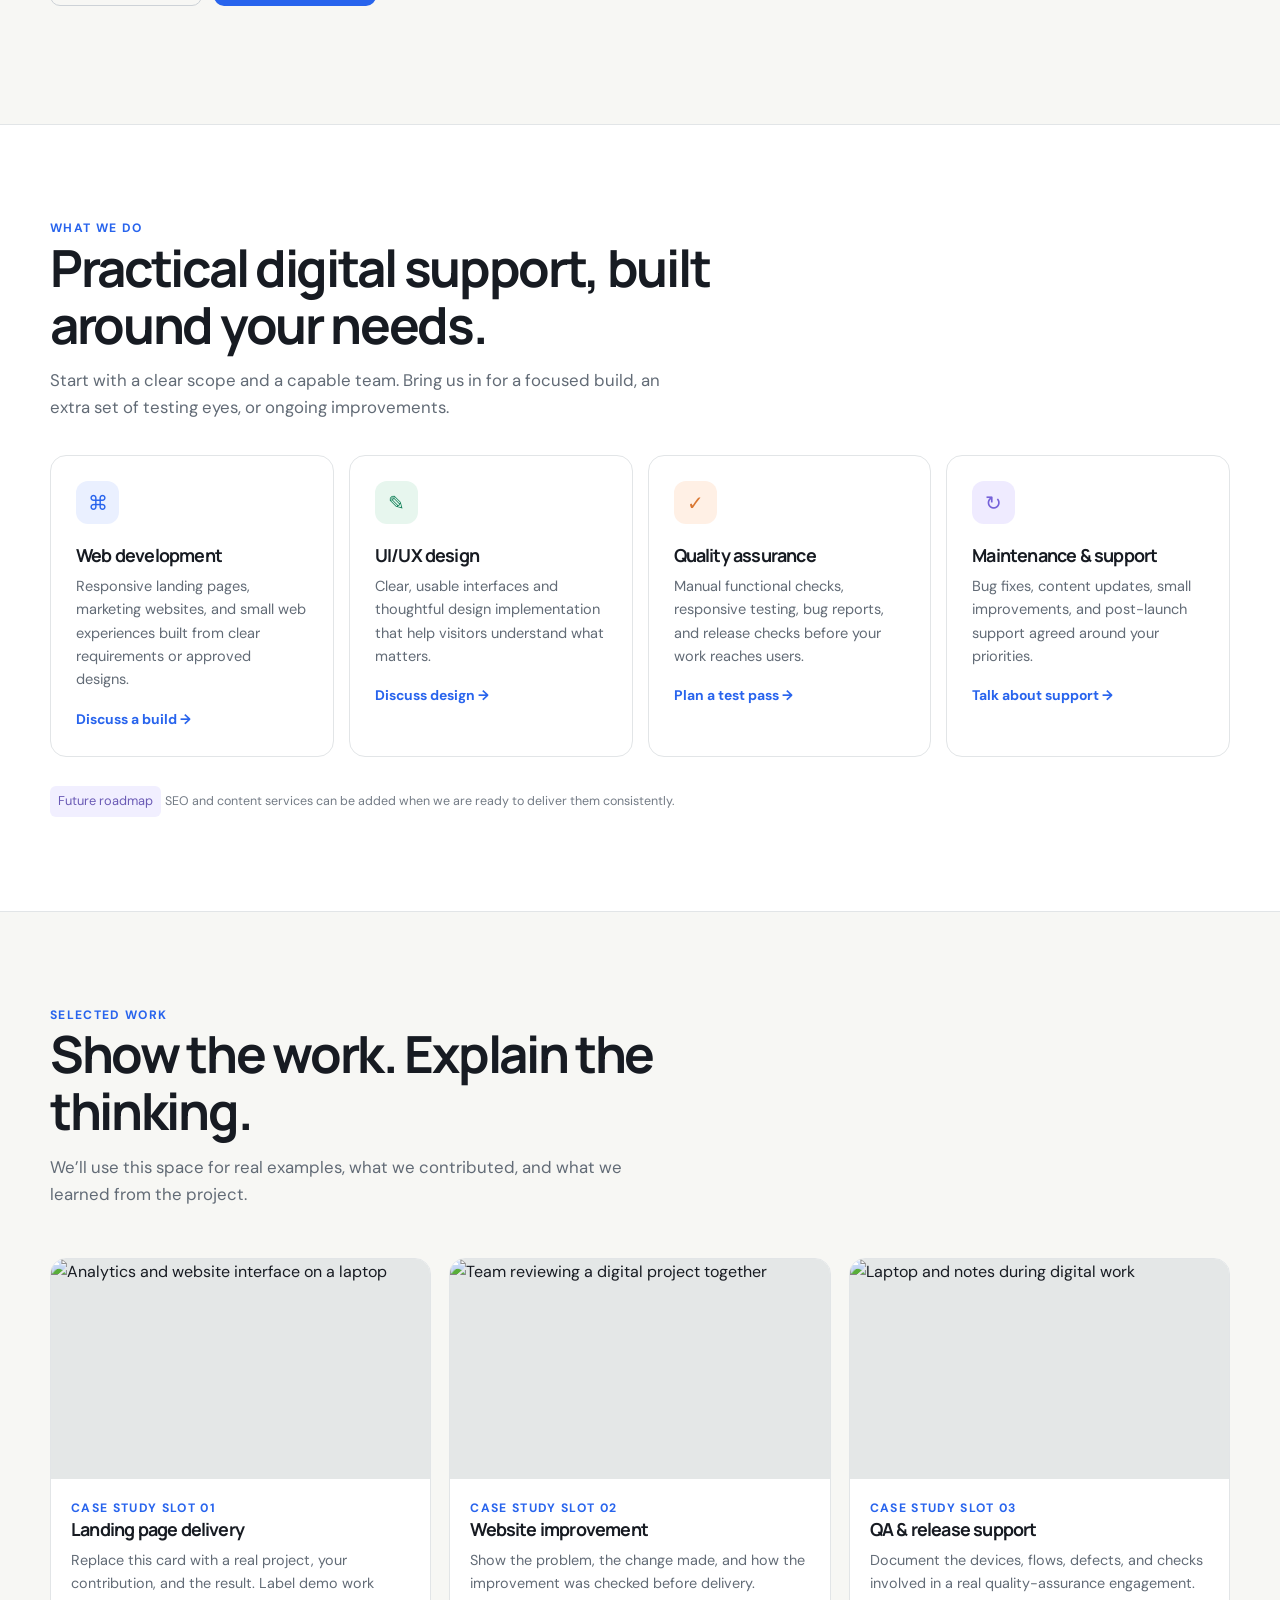
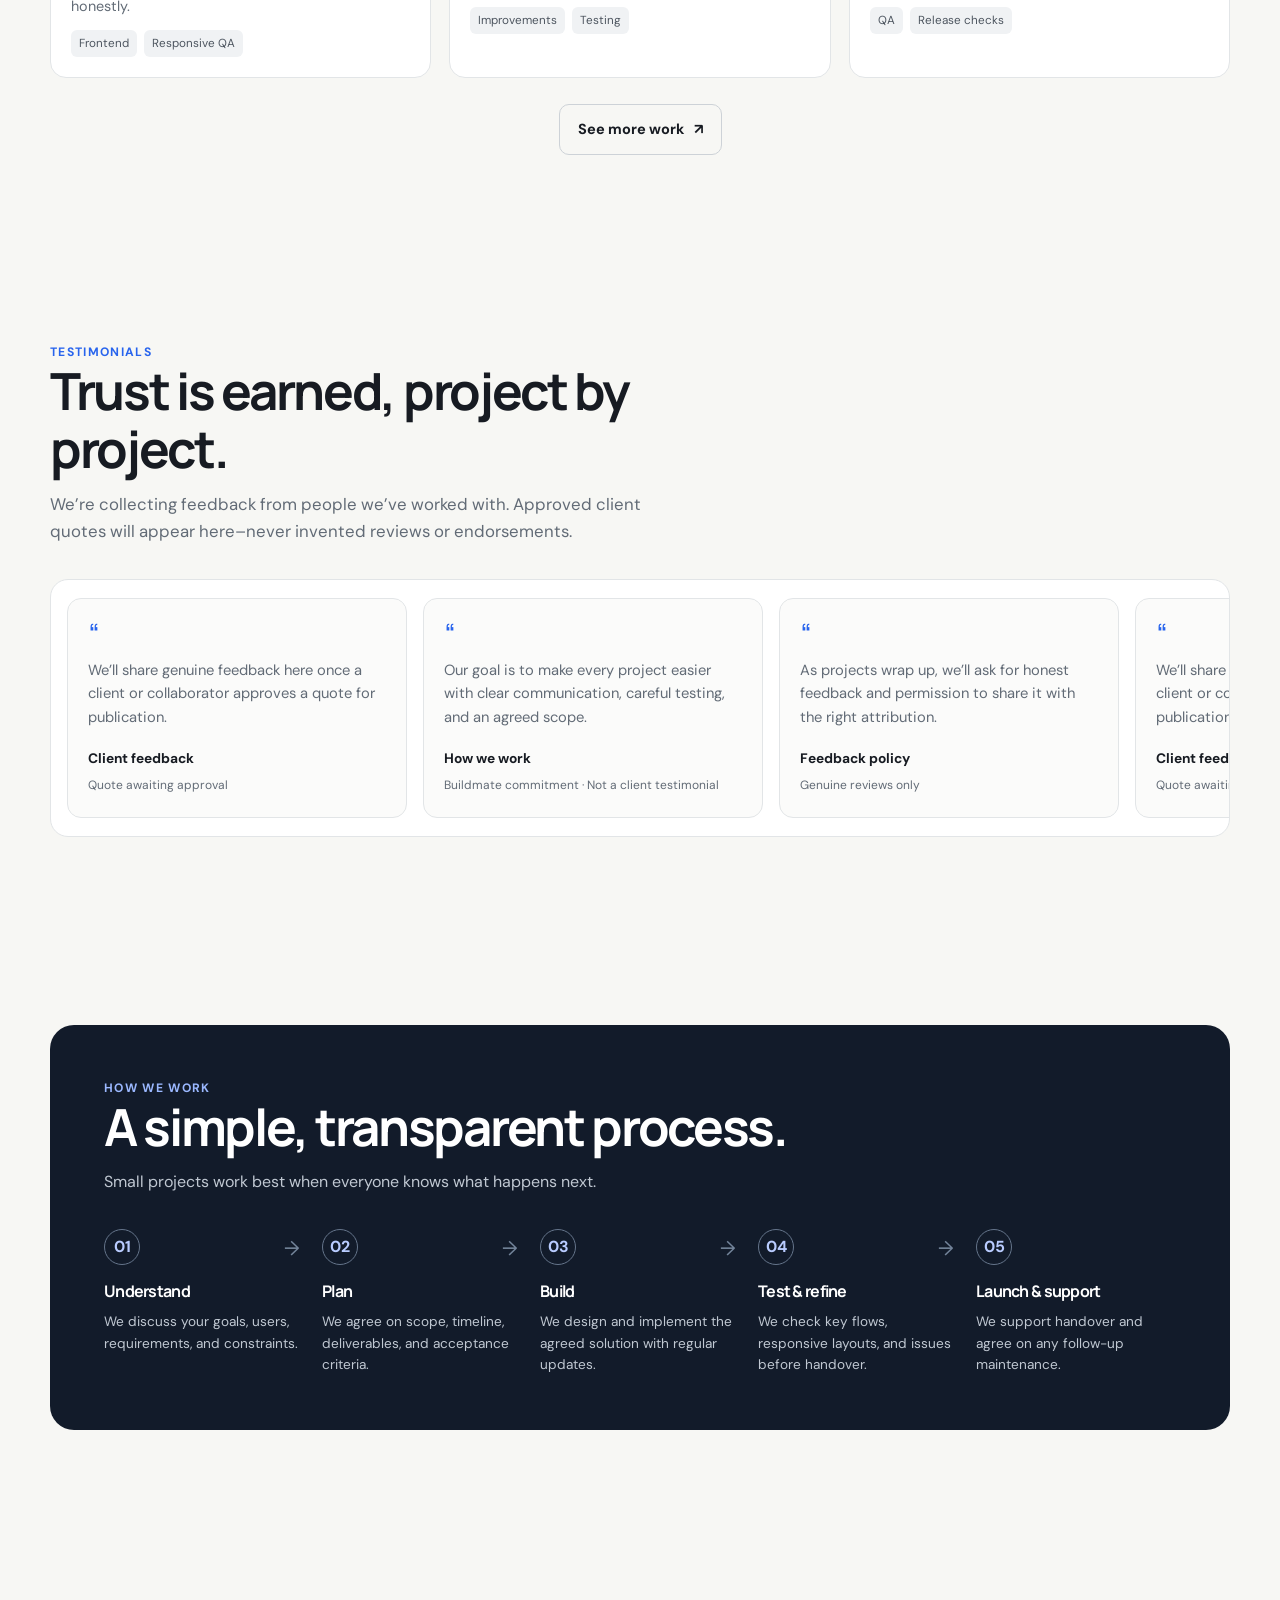
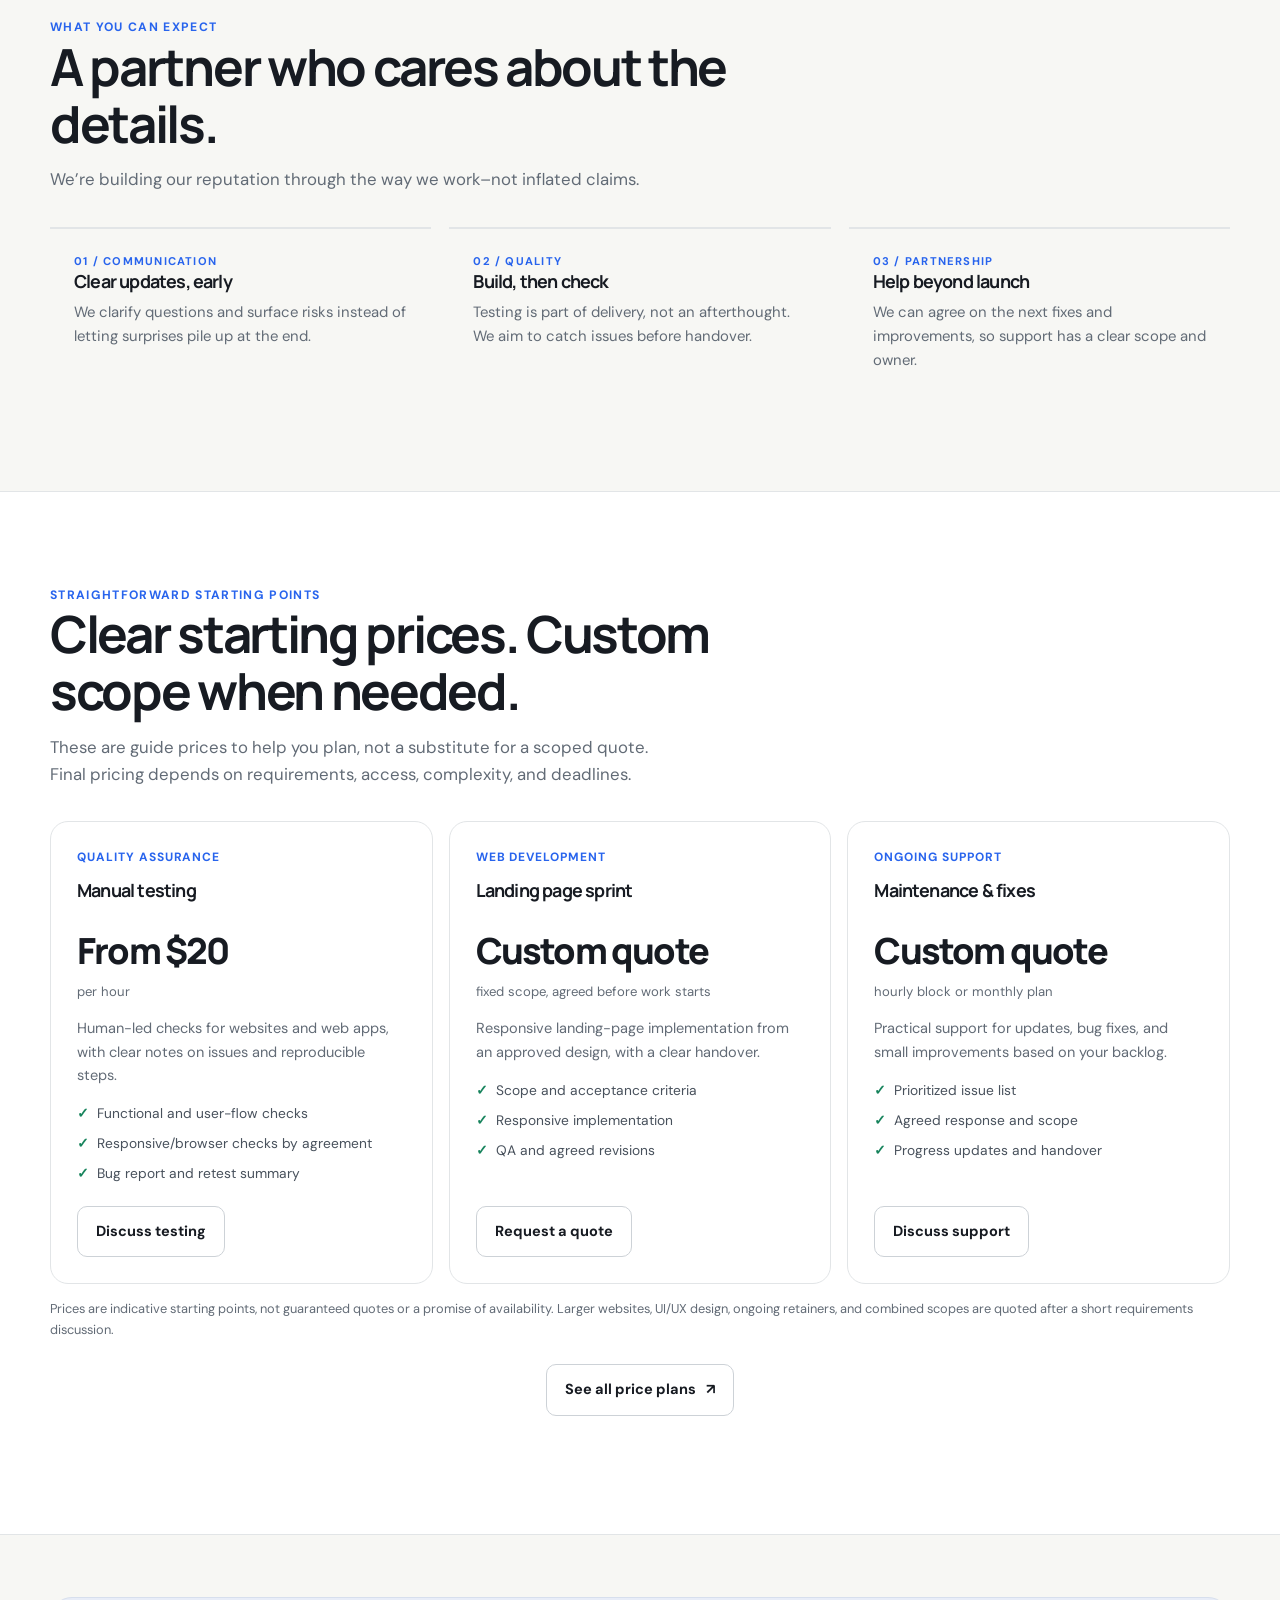
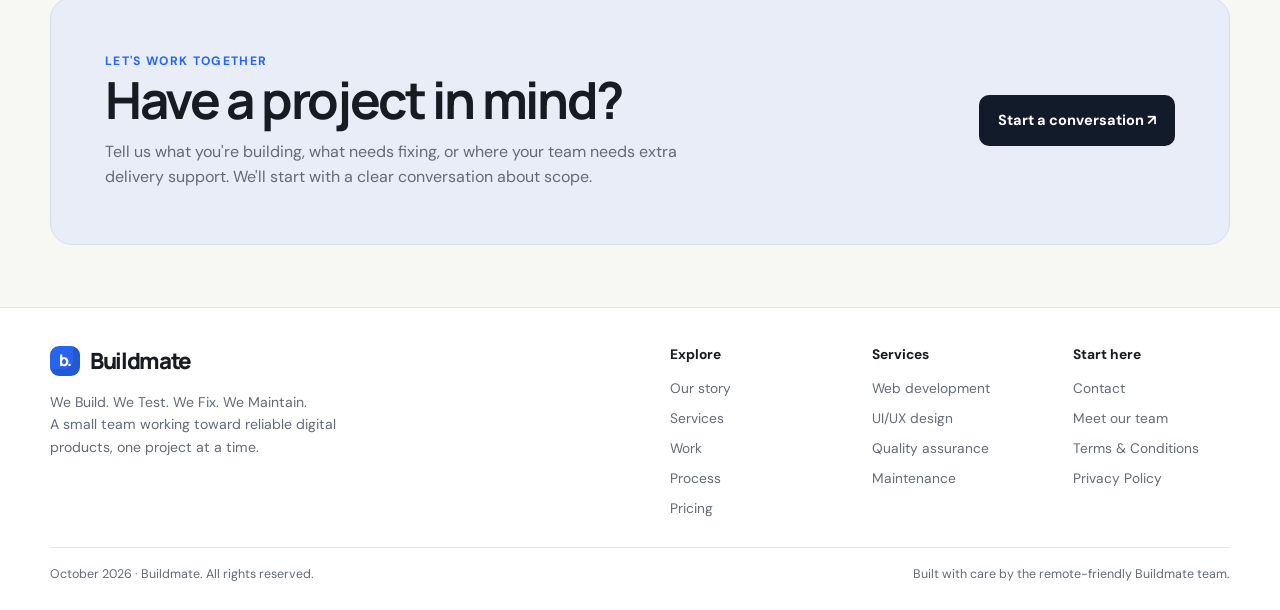
==== commit 1c36fa23: "Make footer Contact link target the current page" ====
--- a/index.html
+++ b/index.html
@@ -159,7 +159,7 @@
       <div class="footer-links">
         <div><strong>Explore</strong><a href="index.html#story">Our story</a><a href="index.html#services">Services</a><a href="index.html#work">Work</a><a href="index.html#process">Process</a><a href="index.html#pricing">Pricing</a></div>
         <div><strong>Services</strong><a href="index.html#services">Web development</a><a href="index.html#services">UI/UX design</a><a href="index.html#services">Quality assurance</a><a href="index.html#services">Maintenance</a></div>
-        <div><strong>Start here</strong><a href="index.html#contact">Contact</a><a href="team.html" target="_blank" rel="noopener">Meet our team</a><a href="legal.html" target="_blank" rel="noopener">Terms &amp; Conditions</a><a href="legal.html#privacy" target="_blank" rel="noopener">Privacy Policy</a></div>
+        <div><strong>Start here</strong><a href="#contact">Contact</a><a href="team.html" target="_blank" rel="noopener">Meet our team</a><a href="legal.html" target="_blank" rel="noopener">Terms &amp; Conditions</a><a href="legal.html#privacy" target="_blank" rel="noopener">Privacy Policy</a></div>
       </div>
     </div>
     <div class="footer-bottom"><span>October 2026 · Buildmate. All rights reserved.</span><span>Built with care by the remote-friendly Buildmate team.</span></div>
--- a/assets/css/styles.css
+++ b/assets/css/styles.css
@@ -3,7 +3,7 @@
     *{box-sizing:border-box}html{scroll-behavior:smooth;scroll-padding-top:84px}body{margin:0;background:var(--paper);color:var(--ink);font-family:"DM Sans",sans-serif;line-height:1.6}a{color:inherit;text-decoration:none}img{display:block;max-width:100%}button,input,textarea{font:inherit}.wrap{width:min(var(--max),calc(100% - 44px));margin:auto}.eyebrow{font-size:.76rem;letter-spacing:.11em;text-transform:uppercase;font-weight:700;color:var(--blue)}h1,h2,h3,p{margin-top:0}h1,h2,h3{font-family:Manrope,sans-serif;letter-spacing:-.045em;line-height:1.12}h1{font-size:clamp(2.8rem,6vw,5.5rem);max-width:690px;margin-bottom:22px}h2{font-size:clamp(2rem,4vw,3.2rem);margin-bottom:14px}h3{font-size:1.12rem;margin-bottom:10px}p{color:var(--muted)}.section{padding:94px 0}.section-head{max-width:680px;margin-bottom:34px}.section-head p{font-size:1.05rem;max-width:620px}.topbar{height:76px;display:flex;align-items:center;background:rgba(247,247,244,.95);border-bottom:1px solid var(--line);position:sticky;top:0;z-index:20;backdrop-filter:blur(14px)}.nav{display:flex;align-items:center;justify-content:space-between;gap:24px}.brand{display:inline-flex;align-items:center;gap:10px;font-family:Manrope,sans-serif;font-size:1.4rem;font-weight:800;letter-spacing:-.06em}.brand-mark{width:30px;height:30px;display:grid;place-items:center;background:var(--blue);color:white;border-radius:9px;font-weight:800;font-size:1rem;box-shadow:inset -7px -7px 0 rgba(0,0,0,.12)}.nav-links{display:flex;align-items:center;gap:27px;font-size:.91rem;color:#434b55}.nav-links a:hover{color:var(--blue)}.btn{display:inline-flex;align-items:center;justify-content:center;gap:10px;padding:13px 18px;border-radius:10px;font-weight:700;font-size:.91rem;border:1px solid transparent;transition:transform .18s,background .18s}.btn:hover{transform:translateY(-2px)}.btn-dark{background:var(--navy);color:white}.btn-blue{background:var(--blue);color:white}.btn-outline{border-color:#cdd2d7;background:transparent}.menu-toggle{display:none;background:none;border:0;font-size:1.5rem;padding:8px}.hero{padding:52px 0 26px}.hero-grid{display:grid;grid-template-columns:1.03fr .97fr;min-height:515px;background:#fff;border:1px solid var(--line);border-radius:24px;overflow:hidden}.hero-copy{padding:clamp(30px,5vw,68px);display:flex;flex-direction:column;align-items:flex-start;justify-content:center}.hero h1 .blue{color:var(--blue)}.hero h1 .green{color:var(--green)}.hero h1 .orange{color:var(--orange)}.hero h1 .lilac{color:var(--lilac)}.hero-copy>p{font-size:1.08rem;max-width:500px}.actions{display:flex;flex-wrap:wrap;gap:12px;margin:15px 0 24px}.micro-proof{display:flex;gap:18px;flex-wrap:wrap;font-size:.82rem;color:#46505b}.micro-proof span:before{content:"✓";display:inline-grid;place-items:center;border:1px solid #9aa6b4;color:var(--green);width:18px;height:18px;border-radius:50%;font-size:.68rem;margin-right:7px}.hero-photo{position:relative;min-height:420px;background:#dce1df}.hero-photo img{width:100%;height:100%;object-fit:cover;position:absolute;inset:0}.photo-note{position:absolute;bottom:20px;left:20px;background:rgba(255,255,255,.92);border:1px solid rgba(255,255,255,.6);border-radius:12px;padding:12px 15px;max-width:240px;font-size:.82rem;box-shadow:0 10px 30px #0002}.photo-note strong{display:block;color:var(--ink);font-size:.9rem}.photo-note span{color:var(--muted)}.metrics{display:grid;grid-template-columns:repeat(4,1fr);background:white;border:1px solid var(--line);border-radius:16px;margin-top:18px}.metric{padding:22px 25px;border-right:1px solid var(--line)}.metric:last-child{border:0}.metric-number{font-family:Manrope,sans-serif;font-size:2rem;line-height:1.1;font-weight:800;letter-spacing:-.05em}.metric-label{font-weight:700;margin:5px 0 3px}.metric small{display:block;color:var(--muted);font-size:.78rem}.metric-number.pending{font-size:1.35rem;color:var(--blue);padding-top:7px}.metric-link{display:block;padding:0;background:none;border:0;text-align:left;width:100%;cursor:pointer;border-radius:12px;color:inherit}.metric-link:hover .metric-number{text-decoration:underline;text-decoration-color:var(--blue);text-underline-offset:5px}.metric-link:focus-visible{outline:3px solid var(--blue);outline-offset:5px}.story-grid{display:grid;grid-template-columns:1fr 1fr;gap:64px;align-items:center}.story-copy p{max-width:560px}.story-photo{border-radius:20px;overflow:hidden;min-height:400px;position:relative;background:#d9ddd8}.story-photo img{position:absolute;width:100%;height:100%;object-fit:cover}.story-note{position:absolute;bottom:18px;left:18px;right:18px;background:#fffef0eF;padding:15px 17px;border-radius:12px;font-size:.88rem}.story-note strong{display:block}.services{background:#fff;border-top:1px solid var(--line);border-bottom:1px solid var(--line)}.cards{display:grid;grid-template-columns:repeat(4,1fr);gap:15px}.service-card{padding:25px;border:1px solid var(--line);border-radius:16px;background:#fff;transition:transform .2s,box-shadow .2s}.service-card:hover{transform:translateY(-4px);box-shadow:0 14px 35px #18202c0b}.service-icon{width:43px;height:43px;display:grid;place-items:center;border-radius:12px;background:#eaf0ff;color:var(--blue);font-size:1.25rem;margin-bottom:21px}.service-card:nth-child(2) .service-icon{background:#e7f6ee;color:var(--green)}.service-card:nth-child(3) .service-icon{background:#fff0e5;color:var(--orange)}.service-card:nth-child(4) .service-icon{background:#efebff;color:var(--lilac)}.service-card p{font-size:.91rem;min-height:75px;margin-bottom:14px}.text-link{font-size:.87rem;color:var(--blue);font-weight:700}.roadmap{font-size:.8rem;color:#6a5ab5;background:#f1efff;padding:5px 8px;border-radius:6px;display:inline-block;margin-top:7px}.work-head{display:flex;align-items:end;justify-content:space-between;gap:24px}.work-grid{display:grid;grid-template-columns:repeat(3,1fr);gap:18px}.work-card{border:1px solid var(--line);border-radius:16px;overflow:hidden;background:#fff}.work-image{height:220px;background:#e4e7e7;overflow:hidden}.work-image img{width:100%;height:100%;object-fit:cover;transition:transform .3s}.work-card:hover .work-image img{transform:scale(1.035)}.work-content{padding:20px}.work-content p{font-size:.9rem;margin-bottom:12px}.tag-row{display:flex;gap:7px;flex-wrap:wrap}.tag{font-size:.73rem;padding:4px 8px;background:#f0f2f4;border-radius:6px;color:#4e5660}.work-disclaimer{font-size:.82rem;padding:14px 16px;border-left:3px solid var(--orange);background:#fff7ee;color:#72543b;margin-top:20px}.process{background:var(--navy);color:white;border-radius:24px;padding:clamp(28px,5vw,54px)}.process p{color:#c0c8d2}.process .eyebrow{color:#9bb8ff}.steps{display:grid;grid-template-columns:repeat(5,1fr);gap:18px;margin-top:34px}.step{position:relative}.step-num{width:36px;height:36px;border:1px solid #65758b;color:#b9ccff;border-radius:50%;display:grid;place-items:center;font-weight:700;margin-bottom:18px}.step h3{font-size:1rem;color:white}.step p{font-size:.85rem;margin:0}.step:not(:last-child):after{content:"→";position:absolute;top:3px;right:4px;color:#73849a;font-size:1.25rem}.principles{display:grid;grid-template-columns:repeat(3,1fr);gap:18px}.principle{padding:24px;border-top:2px solid var(--line)}.principle .eyebrow{font-size:.7rem}.principle p{margin-bottom:0;font-size:.93rem}.cta{padding:62px 0}.cta-panel{background:#e8edf8;border:1px solid #d7dfed;border-radius:22px;padding:clamp(28px,5vw,54px);display:flex;align-items:center;justify-content:space-between;gap:25px}.cta-panel h2{max-width:620px;margin-bottom:10px}.cta-panel p{max-width:600px;margin:0}.footer{border-top:1px solid var(--line);padding:35px 0 25px;background:#fff}.footer-top{display:flex;align-items:flex-start;justify-content:space-between;gap:35px}.footer-about{max-width:330px}.footer-about p{font-size:.88rem;margin-top:12px}.footer-links{display:grid;grid-template-columns:repeat(3,minmax(0,1fr));column-gap:clamp(22px,3.5vw,48px);min-width:min(560px,60%)}.footer-links div{display:grid;grid-template-rows:repeat(auto-fit,max-content);align-content:start;align-items:start;gap:8px;font-size:.86rem;color:var(--muted)}.footer-links strong{color:var(--ink);margin-bottom:4px}.footer-bottom{border-top:1px solid var(--line);padding-top:17px;margin-top:28px;display:flex;justify-content:space-between;gap:20px;color:var(--muted);font-size:.78rem}.note{font-size:.78rem;color:#737b85}.pricing-grid{display:grid;grid-template-columns:repeat(3,1fr);gap:16px}.price-card{border:1px solid var(--line);border-radius:18px;background:#fff;padding:26px;display:flex;flex-direction:column;align-items:flex-start;min-height:310px}.price-card.featured{border:1px solid var(--line);box-shadow:none}.price-card:hover,.price-card:focus-within{border-color:var(--blue);box-shadow:0 12px 30px #2864ed12;transform:translateY(-4px)}.price-card{transition:border-color .2s,box-shadow .2s,transform .2s}.price-label{font-size:.75rem;font-weight:700;letter-spacing:.08em;text-transform:uppercase;color:var(--blue)}.price-amount{font-family:Manrope,sans-serif;font-size:2.25rem;letter-spacing:-.05em;font-weight:800;margin:12px 0 2px}.price-unit{font-size:.82rem;color:var(--muted)}.price-card p{font-size:.91rem;margin:15px 0}.price-list{list-style:none;padding:0;margin:0 0 22px;display:grid;gap:8px;font-size:.86rem;color:#48515c}.price-list li:before{content:"✓";color:var(--green);font-weight:800;margin-right:8px}.price-card .btn{margin-top:auto}
 .price-card .btn{border:1px solid #cdd2d7;background:#fff;color:var(--ink);transition:color .18s,background .18s,border-color .18s,transform .18s}
 .price-card .btn:hover,.price-card .btn:focus-visible,.price-card .btn:active{background:var(--blue);border-color:var(--blue);color:#fff}
-.pricing-footnote{font-size:.8rem;margin-top:15px}.testimonial-window{overflow:hidden;border:1px solid var(--line);border-radius:18px;background:#fff;padding:18px 0;position:relative;max-width:100%}.testimonial-track{display:flex;width:max-content;gap:16px;animation:testimonial-scroll 34s linear infinite;padding:0 16px}.testimonial-window:hover .testimonial-track,.testimonial-window:focus-within .testimonial-track{animation-play-state:paused}.testimonial-card{width:clamp(250px,29vw,340px);min-height:175px;flex:none;border:1px solid var(--line);border-radius:14px;padding:20px;background:#fbfbfa;display:flex;flex-direction:column;justify-content:space-between}.testimonial-card p{font-size:.92rem;margin:0 0 16px}.testimonial-card strong{font-size:.86rem}.testimonial-card small{color:var(--muted);font-size:.75rem}.testimonial-card .quote-mark{font-family:Manrope,sans-serif;font-size:2rem;line-height:1;color:var(--blue);margin-bottom:8px}@keyframes testimonial-scroll{from{transform:translateX(0)}to{transform:translateX(-50%)}}@media(prefers-reduced-motion:reduce){.testimonial-track{animation:none;flex-wrap:wrap;width:auto}.testimonial-card{width:min(100%,340px)}}.reveal{opacity:0;transform:translateY(12px);transition:opacity .55s ease,transform .55s ease}.reveal.visible{opacity:1;transform:none}
+.pricing-footnote{font-size:.8rem;margin-top:15px}.testimonial-window{overflow:hidden;border:1px solid var(--line);border-radius:18px;background:#fff;padding:18px 0;position:relative;max-width:100%}.testimonial-track{display:flex;width:max-content;gap:16px;animation:testimonial-scroll 34s linear infinite;padding:0 16px}.testimonial-window:hover .testimonial-track,.testimonial-window:focus-within .testimonial-track{animation-play-state:paused}.testimonial-card{width:clamp(250px,29vw,340px);min-height:175px;flex:none;border:1px solid var(--line);border-radius:14px;padding:20px;background:#fbfbfa;display:flex;flex-direction:column;justify-content:space-between}.testimonial-card p{font-size:.92rem;margin:0 0 16px}.testimonial-card strong{font-size:.86rem}.testimonial-card small{color:var(--muted);font-size:.75rem}.testimonial-card .quote-mark{font-family:Manrope,sans-serif;font-size:2rem;line-height:1;color:var(--blue);margin-bottom:8px}@keyframes testimonial-scroll{from{transform:translateX(0)}to{transform:translateX(-50%)}}@media(prefers-reduced-motion:reduce){.testimonial-track{animation:none;flex-wrap:wrap;width:auto}.testimonial-card{width:min(100%,340px)}}.reveal{opacity:1;transform:none;transition:opacity .55s ease,transform .55s ease}.reveal.visible{opacity:1;transform:none}
     @media(max-width:900px){.hero-grid{grid-template-columns:1fr 1fr}.hero-copy{padding:30px}.hero-photo{min-height:450px}.cards{grid-template-columns:repeat(2,1fr)}.pricing-grid{grid-template-columns:repeat(2,1fr)}.metric{padding:18px}.story-grid{gap:30px}.steps{grid-template-columns:repeat(3,1fr);row-gap:28px}.step:nth-child(3):after{display:none}.footer-links{gap:30px}}
     @media(max-width:680px){.wrap{width:min(100% - 28px,var(--max))}.topbar{height:66px}.nav-links{display:none;position:absolute;top:65px;left:0;right:0;background:var(--paper);border-bottom:1px solid var(--line);padding:18px 22px 24px;flex-direction:column;align-items:stretch;gap:16px}.nav-links.open{display:flex}.nav-links .btn{align-self:flex-start}.menu-toggle{display:block}.nav>.btn{display:inline-flex}.hero{padding-top:18px}.hero-grid{grid-template-columns:1fr}.hero-copy{padding:34px 25px}.hero-photo{min-height:290px;order:2}.hero h1{font-size:clamp(2.65rem,13vw,4.1rem)}.metrics{grid-template-columns:repeat(2,1fr)}.metric:nth-child(2){border-right:0}.metric:nth-child(-n+2){border-bottom:1px solid var(--line)}.metric:nth-child(3){border-right:1px solid var(--line)}.section{padding:68px 0}.story-grid{grid-template-columns:1fr;gap:28px}.story-photo{min-height:300px;order:-1}.cards,.work-grid,.pricing-grid{grid-template-columns:1fr}.service-card p{min-height:0}.work-image{height:230px}.work-head{align-items:flex-start;flex-direction:column}.steps{grid-template-columns:1fr;gap:22px}.step{display:grid;grid-template-columns:42px 1fr;column-gap:12px}.step-num{grid-row:span 2;margin:0}.step h3{margin-bottom:4px}.step p{grid-column:2}.step:not(:last-child):after{display:none}.principles{grid-template-columns:1fr}.cta-panel{align-items:flex-start;flex-direction:column}.footer-top{flex-direction:column}.footer-links{width:100%;min-width:0;grid-template-columns:repeat(3,minmax(0,1fr));gap:18px}.footer-bottom{flex-direction:column;gap:8px}}
     @media(prefers-reduced-motion:reduce){html{scroll-behavior:auto}.reveal{opacity:1;transform:none;transition:none}*,*:before,*:after{animation-duration:.01ms!important;transition-duration:.01ms!important}}
